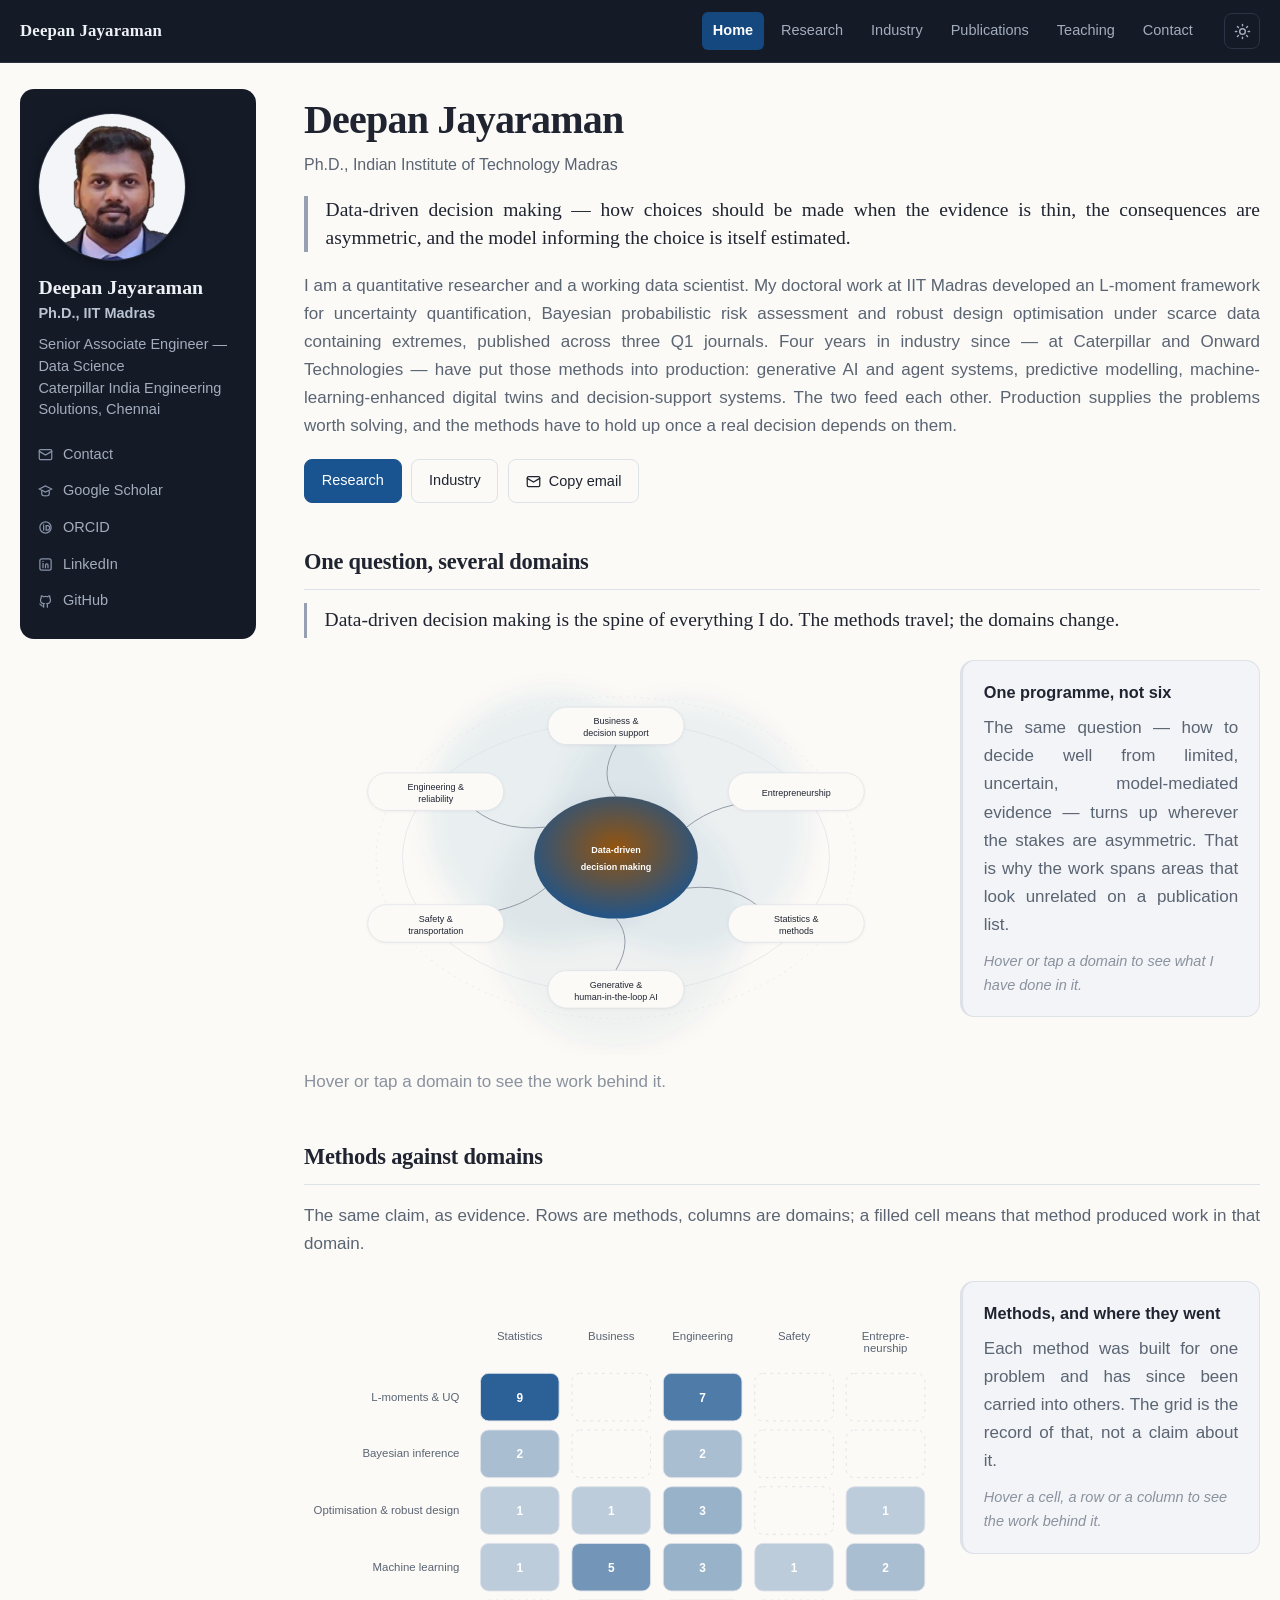
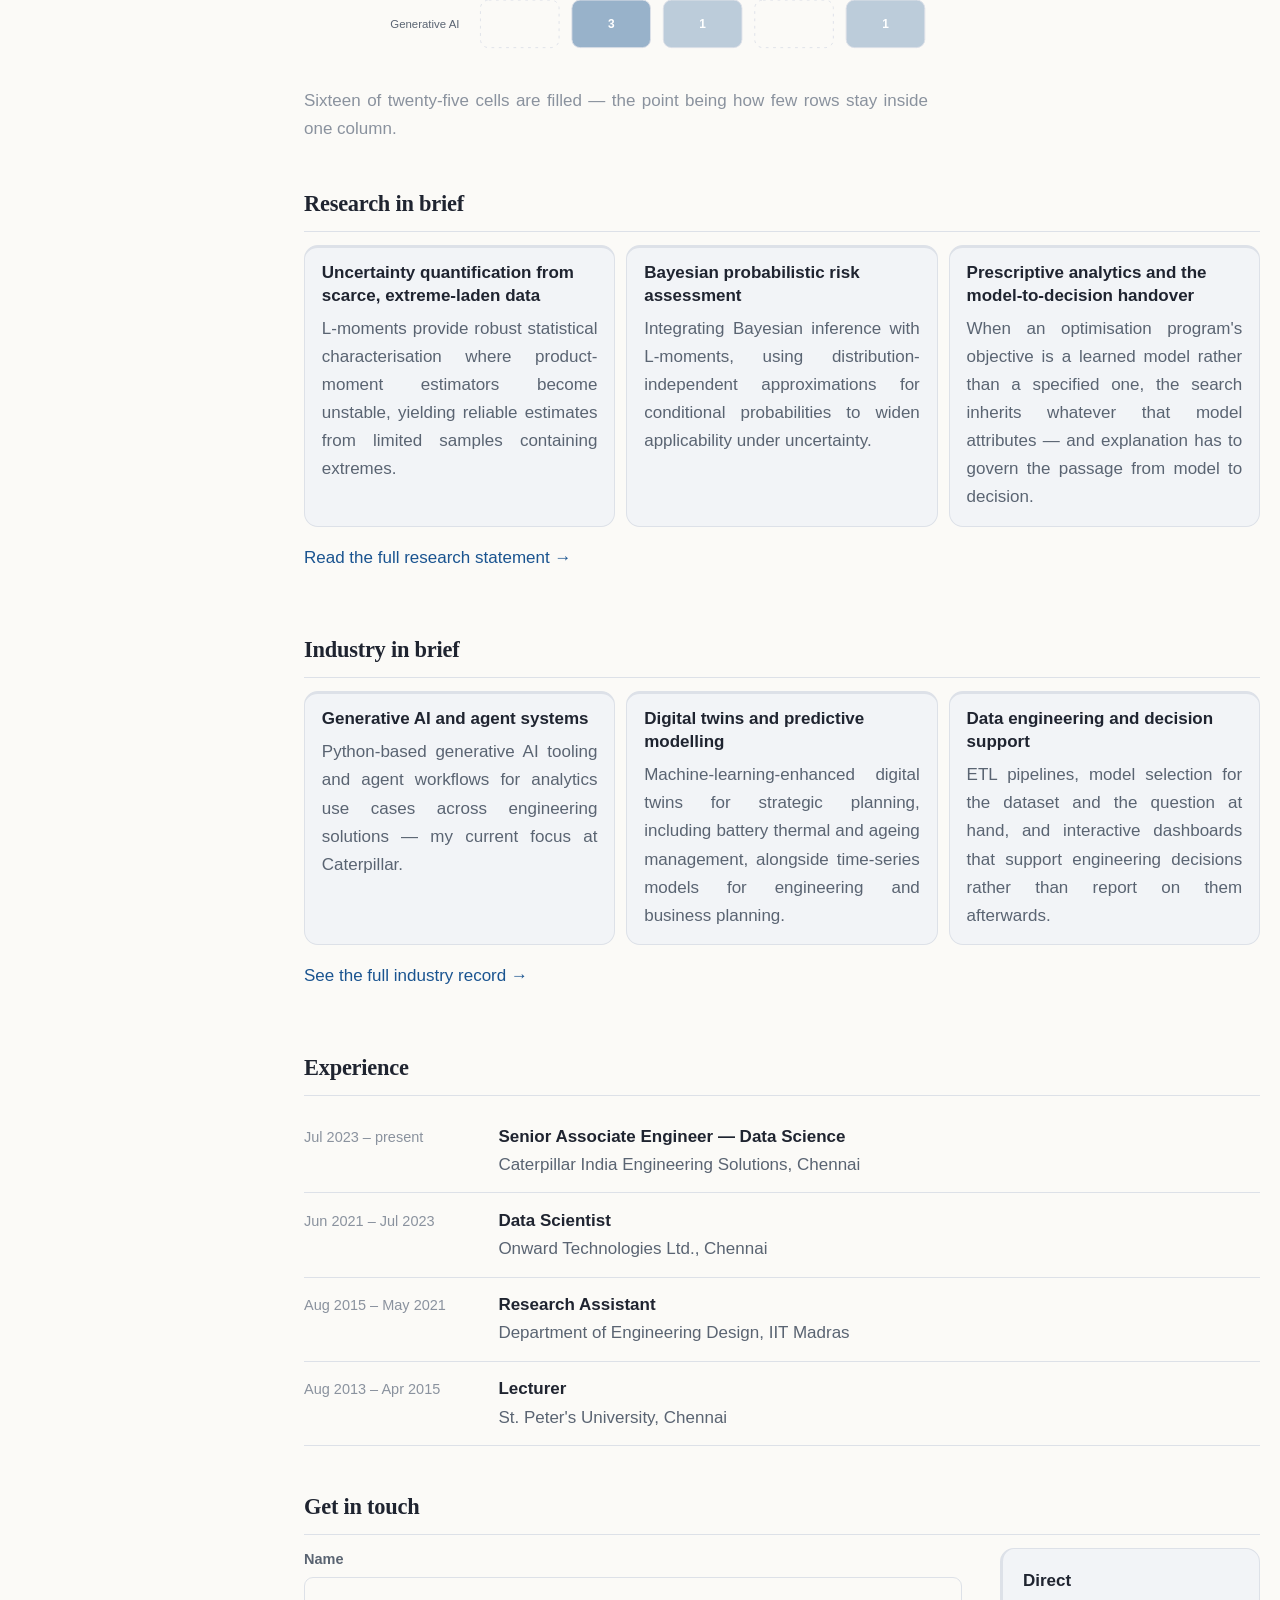
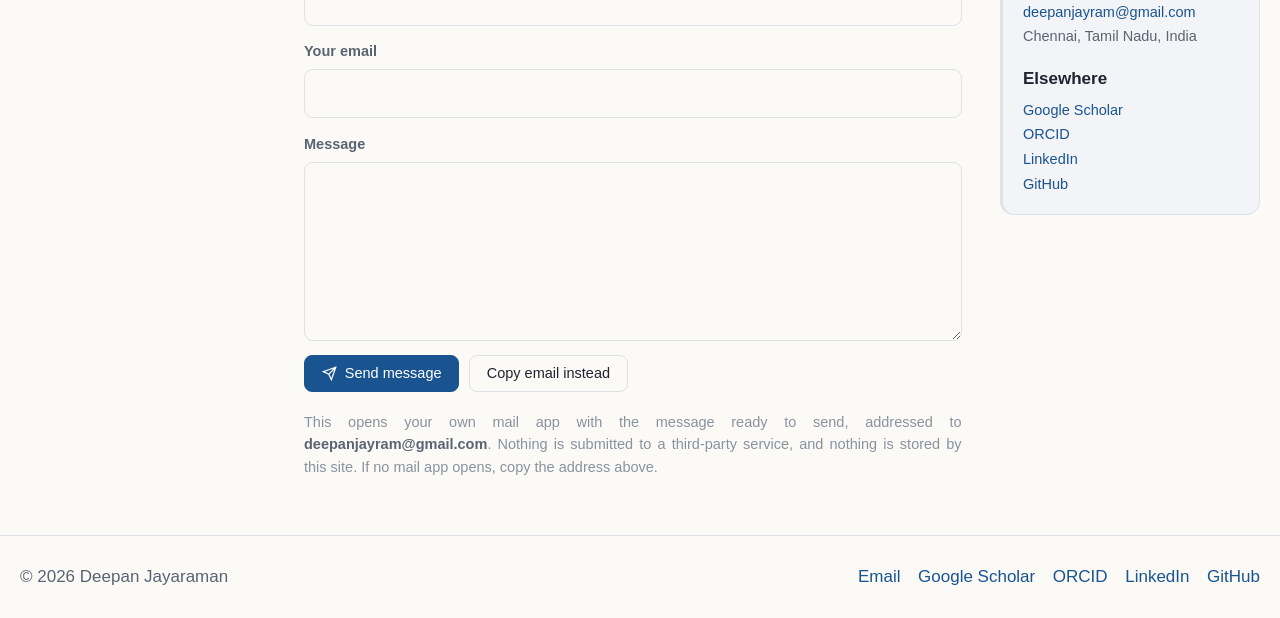
==== index.html @ f533f4d4 "Personal academic site Five pages — home, research, industry, publications, teaching — plus a contac" ====
<!DOCTYPE html>
<html lang="en">
<head>
<meta charset="utf-8">
<meta name="viewport" content="width=device-width, initial-scale=1">
<title>Deepan Jayaraman — Research &amp; Applied Data Science</title>
<meta name="description" content="Deepan Jayaraman, Ph.D. (IIT Madras). Research on decision making under uncertainty, and applied data science in industry — generative AI, predictive modelling, digital twins and decision-support systems.">
<meta name="author" content="Deepan Jayaraman">
<link rel="canonical" href="https://deepanjayaraman.github.io/">
<meta property="og:title" content="Deepan Jayaraman">
<meta property="og:description" content="Research on decision making under uncertainty, and applied data science in industry.">
<meta property="og:type" content="profile">
<link rel="icon" href="data:image/svg+xml,<svg xmlns='http://www.w3.org/2000/svg' viewBox='0 0 100 100'><text y='.9em' font-size='90' font-family='Georgia,serif' fill='%231f3864'>D</text></svg>">
<link rel="stylesheet" href="assets/style.css?v=31">
</head>
<body>
<a class="skip" href="#main">Skip to content</a>

<header class="site-header">
  <div class="wrap nav">
    <a class="brand" href="index.html">Deepan&nbsp;Jayaraman</a>
    <nav class="nav-links" id="nav-links">
      <a href="index.html" aria-current="page">Home</a>
      <a href="research.html">Research</a>
      <a href="industry.html">Industry</a>
      <a href="publications.html">Publications</a>
      <a href="teaching.html">Teaching</a>
      <a href="#contact">Contact</a>
    </nav>
    <button class="icon-btn" id="theme-toggle" aria-label="Toggle colour theme" title="Toggle theme">
      <svg id="theme-light" viewBox="0 0 24 24" fill="none" stroke="currentColor" stroke-width="2" stroke-linecap="round"><circle cx="12" cy="12" r="4"/><path d="M12 2v2M12 20v2M4.9 4.9l1.4 1.4M17.7 17.7l1.4 1.4M2 12h2M20 12h2M4.9 19.1l1.4-1.4M17.7 6.3l1.4-1.4"/></svg>
      <svg id="theme-dark" viewBox="0 0 24 24" fill="none" stroke="currentColor" stroke-width="2" stroke-linecap="round"><path d="M21 12.8A9 9 0 1 1 11.2 3a7 7 0 0 0 9.8 9.8z"/></svg>
    </button>
    <button class="icon-btn nav-toggle" id="nav-toggle" aria-label="Menu" aria-expanded="false" aria-controls="nav-links">
      <svg viewBox="0 0 24 24" fill="none" stroke="currentColor" stroke-width="2" stroke-linecap="round"><path d="M3 6h18M3 12h18M3 18h18"/></svg>
    </button>
  </div>
</header>

<main id="main">

  <div class="wrap page">
  <aside class="side-profile">
    <img class="side-photo" src="assets/deepan.jpg?v=31" alt="Deepan Jayaraman" width="500" height="500">
    <p class="side-name">Deepan Jayaraman</p>
    <p class="side-role">Ph.D., IIT Madras</p>
    <p class="side-org">Senior Associate Engineer&nbsp;— Data Science<br>Caterpillar India Engineering Solutions, Chennai</p>
    <ul class="side-links">
      <li><a href="#contact"><svg viewBox="0 0 24 24" fill="none" stroke="currentColor" stroke-width="2" stroke-linecap="round"><rect x="2" y="4" width="20" height="16" rx="2"/><path d="m2 7 10 6 10-6"/></svg>Contact</a></li>
      <li><a href="https://scholar.google.com/citations?user=270_P4EAAAAJ&amp;hl=en" rel="noopener"><svg viewBox="0 0 24 24" fill="none" stroke="currentColor" stroke-width="2" stroke-linecap="round"><path d="M12 3 2 8l10 5 10-5-10-5z"/><path d="M6 10.5V16c0 1.7 2.7 3 6 3s6-1.3 6-3v-5.5"/></svg>Google Scholar</a></li>
      <li><a href="https://orcid.org/0000-0002-4991-4001" rel="noopener"><svg viewBox="0 0 24 24" fill="none" stroke="currentColor" stroke-width="2" stroke-linecap="round"><circle cx="12" cy="12" r="9"/><path d="M9 9v7M9 6.6v.01M13 16V9h2.2a3.5 3.5 0 0 1 0 7z"/></svg>ORCID</a></li>
      <li><a href="https://www.linkedin.com/in/deepanjayaramanan/" rel="noopener"><svg viewBox="0 0 24 24" fill="none" stroke="currentColor" stroke-width="2" stroke-linecap="round"><rect x="3" y="3" width="18" height="18" rx="3"/><path d="M8 10v7M8 7v.01M12 17v-4a2 2 0 0 1 4 0v4"/></svg>LinkedIn</a></li>
      <li><a href="https://github.com/DeepanJayaraman" rel="noopener"><svg viewBox="0 0 24 24" fill="none" stroke="currentColor" stroke-width="2" stroke-linecap="round"><path d="M9 19c-4 1.4-4-2.4-6-3m12 5v-3.5c0-1 .1-1.4-.5-2 2.8-.3 5.5-1.4 5.5-6a4.6 4.6 0 0 0-1.3-3.2 4.3 4.3 0 0 0-.1-3.2s-1.1-.3-3.5 1.3a12 12 0 0 0-6.2 0C6.5 2.8 5.4 3.1 5.4 3.1a4.3 4.3 0 0 0-.1 3.2A4.6 4.6 0 0 0 4 9.5c0 4.6 2.7 5.7 5.5 6-.6.6-.6 1.2-.5 2V21"/></svg>GitHub</a></li>
    </ul>
  </aside>
   <div class="page-body">

   <div class="hero">
    <div class="hero-grid">
      <div>
        <h1>Deepan Jayaraman</h1>
        <p class="credential">Ph.D., Indian Institute of Technology Madras</p>

        <p class="positioning">Data-driven decision making — how choices should be made when the
          evidence is thin, the consequences are asymmetric, and the model informing the choice is
          itself estimated.</p>

        <p class="bio">I am a quantitative researcher and a working data scientist. My doctoral
          work at IIT Madras developed an L-moment framework for uncertainty quantification, Bayesian
          probabilistic risk assessment and robust design optimisation under scarce data containing
          extremes, published across three Q1 journals. Four years in industry since — at Caterpillar
          and Onward Technologies — have put those methods into production: generative AI and agent
          systems, predictive modelling, machine-learning-enhanced digital twins and decision-support
          systems. The two feed each other. Production supplies the problems worth solving, and the
          methods have to hold up once a real decision depends on them.</p>

        <div class="actions">
          <a class="btn btn-primary" href="research.html">Research</a>
          <a class="btn" href="industry.html">Industry</a>
          <button class="btn" data-copy="deepanjayram@gmail.com">
            <svg viewBox="0 0 24 24" fill="none" stroke="currentColor" stroke-width="2" stroke-linecap="round"><rect x="2" y="4" width="20" height="16" rx="2"/><path d="m2 7 10 6 10-6"/></svg>
            Copy email
          </button>
        </div>
      </div>

    </div>
  </div>


    <section class="reveal">
      <div class="section-head"><h2>One question, several domains</h2></div>
      <p class="theme-spine">Data-driven decision making is the spine of everything I do. The
        methods travel; the domains change.</p>
      <div class="hub-wrap">
      <figure class="diagram">
        <div class="scroller">
        <svg id="domain-hub" viewBox="0 0 900 570" role="img" aria-labelledby="hubTitle hubDesc">
          <title id="hubTitle">Data-driven decision making across six domains</title>
          <desc id="hubDesc">An interactive figure. A central field, data-driven decision making,
            sits inside three overlapping translucent regions, with six domains arranged around it.
            Hover or focus a domain to see the work in that area.</desc>

          <defs>
            <radialGradient id="hubGrad" cx="50%" cy="42%" r="62%">
              <stop offset="0%" stop-color="var(--accent-2)"/>
              <stop offset="100%" stop-color="var(--accent)"/>
            </radialGradient>
            <filter id="soft" x="-20%" y="-20%" width="140%" height="140%">
              <feGaussianBlur stdDeviation="16"/>
            </filter>
          </defs>

          <!-- overlapping translucent fields -->
          <g class="dg-field" filter="url(#soft)">
            <circle cx="360" cy="228" r="182"/>
            <circle cx="546" cy="240" r="182"/>
            <circle cx="452" cy="372" r="182"/>
          </g>
          <g class="dg-ring">
            <ellipse cx="450" cy="285" rx="346" ry="232"/>
            <ellipse cx="450" cy="285" rx="308" ry="196"/>
          </g>

          <g class="dg-line" stroke-width="1.3">
            <path class="spoke spoke-business" d="M450 197 Q424 167 450 123"/>
            <path class="spoke spoke-entrepreneurship" d="M552 241 Q598 204 667 204"/>
            <path class="spoke spoke-statistics" d="M552 329 Q624 321 667 366"/>
            <path class="spoke spoke-genai" d="M450 373 Q476 403 450 447"/>
            <path class="spoke spoke-safety" d="M348 329 Q302 366 233 366"/>
            <path class="spoke spoke-engineering" d="M348 241 Q276 249 233 204"/>
          </g>

          <ellipse class="dg-hub" cx="450" cy="285" rx="118" ry="88"/>
          <text class="dg-hub-text" x="450" y="279" text-anchor="middle">Data-driven</text>
          <text class="dg-hub-text" x="450" y="303" text-anchor="middle">decision making</text>

            <g class="dg-node" data-domain="business" tabindex="0" role="button"
               aria-controls="domain-detail" aria-label="Business and decision support">
              <rect class="dg-box" x="352" y="68" width="196" height="54" rx="27"/>
              <text class="dg-label" x="450" y="93" text-anchor="middle">Business &amp;</text><text class="dg-label" x="450" y="110" text-anchor="middle">decision support</text>
            </g>
            <g class="dg-node" data-domain="entrepreneurship" tabindex="0" role="button"
               aria-controls="domain-detail" aria-label="Entrepreneurship">
              <rect class="dg-box" x="612" y="163" width="196" height="54" rx="27"/>
              <text class="dg-label" x="710" y="196" text-anchor="middle">Entrepreneurship</text>
            </g>
            <g class="dg-node" data-domain="statistics" tabindex="0" role="button"
               aria-controls="domain-detail" aria-label="Statistics and methods">
              <rect class="dg-box" x="612" y="353" width="196" height="54" rx="27"/>
              <text class="dg-label" x="710" y="378" text-anchor="middle">Statistics &amp;</text><text class="dg-label" x="710" y="395" text-anchor="middle">methods</text>
            </g>
            <g class="dg-node" data-domain="genai" tabindex="0" role="button"
               aria-controls="domain-detail" aria-label="Generative and human-in-the-loop AI">
              <rect class="dg-box" x="352" y="448" width="196" height="54" rx="27"/>
              <text class="dg-label" x="450" y="473" text-anchor="middle">Generative &amp;</text><text class="dg-label" x="450" y="490" text-anchor="middle">human-in-the-loop AI</text>
            </g>
            <g class="dg-node" data-domain="safety" tabindex="0" role="button"
               aria-controls="domain-detail" aria-label="Safety and transportation">
              <rect class="dg-box" x="92" y="353" width="196" height="54" rx="27"/>
              <text class="dg-label" x="190" y="378" text-anchor="middle">Safety &amp;</text><text class="dg-label" x="190" y="395" text-anchor="middle">transportation</text>
            </g>
            <g class="dg-node" data-domain="engineering" tabindex="0" role="button"
               aria-controls="domain-detail" aria-label="Engineering and reliability">
              <rect class="dg-box" x="92" y="163" width="196" height="54" rx="27"/>
              <text class="dg-label" x="190" y="188" text-anchor="middle">Engineering &amp;</text><text class="dg-label" x="190" y="205" text-anchor="middle">reliability</text>
            </g>
        </svg>
        </div>
        <figcaption>Hover or tap a domain to see the work behind it.</figcaption>
      </figure>

      <aside class="hub-detail" id="domain-detail" aria-live="polite">
        <h3>One programme, not six</h3>
        <p>The same question — how to decide well from limited, uncertain, model-mediated evidence —
          turns up wherever the stakes are asymmetric. That is why the work spans areas that look
          unrelated on a publication list.</p>
        <p class="hint">Hover or tap a domain to see what I have done in it.</p>
      </aside>
      </div>
    </section>

    <section class="reveal">
      <div class="section-head"><h2>Methods against domains</h2></div>
      <p class="narrow" style="color:var(--muted)">The same claim, as evidence. Rows are methods,
        columns are domains; a filled cell means that method produced work in that domain.</p>

      <div class="hub-wrap">
      <figure class="diagram">
        <div class="scroller">
          <svg id="method-matrix" viewBox="0 0 700 430" role="img"
               aria-labelledby="mxTitle mxDesc"></svg>
        </div>
        <figcaption>Sixteen of twenty-five cells are filled — the point being how few rows stay
          inside one column.</figcaption>
      </figure>

      <aside class="hub-detail" id="matrix-detail" aria-live="polite">
        <h3>Methods, and where they went</h3>
        <p>Each method was built for one problem and has since been carried into others. The grid
          is the record of that, not a claim about it.</p>
        <p class="hint">Hover a cell, a row or a column to see the work behind it.</p>
      </aside>
      </div>
    </section>

    <section class="reveal">
      <div class="section-head"><h2>Research in brief</h2></div>
      <div class="card-grid">
        <div class="card">
        <h3>Uncertainty quantification from scarce, extreme-laden data</h3>
        <p>L-moments provide robust statistical characterisation where product-moment estimators
          become unstable, yielding reliable estimates from limited samples containing extremes.</p>
      </div>
        <div class="card">
        <h3>Bayesian probabilistic risk assessment</h3>
        <p>Integrating Bayesian inference with L-moments, using distribution-independent
          approximations for conditional probabilities to widen applicability under uncertainty.</p>
      </div>
        <div class="card">
        <h3>Prescriptive analytics and the model-to-decision handover</h3>
        <p>When an optimisation program's objective is a learned model rather than a specified one,
          the search inherits whatever that model attributes — and explanation has to govern the
          passage from model to decision.</p>
      </div>
      </div>

      <p><a href="research.html">Read the full research statement →</a></p>
    </section>

    <section class="reveal">
      <div class="section-head"><h2>Industry in brief</h2></div>
      <div class="card-grid">
        <div class="card">
        <h3>Generative AI and agent systems</h3>
        <p>Python-based generative AI tooling and agent workflows for analytics use cases across
          engineering solutions — my current focus at Caterpillar.</p>
      </div>
        <div class="card">
        <h3>Digital twins and predictive modelling</h3>
        <p>Machine-learning-enhanced digital twins for strategic planning, including battery thermal
          and ageing management, alongside time-series models for engineering and business planning.</p>
      </div>
        <div class="card">
        <h3>Data engineering and decision support</h3>
        <p>ETL pipelines, model selection for the dataset and the question at hand, and interactive
          dashboards that support engineering decisions rather than report on them afterwards.</p>
      </div>
      </div>

      <p><a href="industry.html">See the full industry record →</a></p>
    </section>

    <section class="reveal">
      <div class="section-head"><h2>Experience</h2></div>
      <ul class="timeline">
        <li>
          <span class="when">Jul 2023 – present</span>
          <span class="what"><strong>Senior Associate Engineer — Data Science</strong><br>
            <span class="where">Caterpillar India Engineering Solutions, Chennai</span></span>
        </li>
        <li>
          <span class="when">Jun 2021 – Jul 2023</span>
          <span class="what"><strong>Data Scientist</strong><br>
            <span class="where">Onward Technologies Ltd., Chennai</span></span>
        </li>
        <li>
          <span class="when">Aug 2015 – May 2021</span>
          <span class="what"><strong>Research Assistant</strong><br>
            <span class="where">Department of Engineering Design, IIT Madras</span></span>
        </li>
        <li>
          <span class="when">Aug 2013 – Apr 2015</span>
          <span class="what"><strong>Lecturer</strong><br>
            <span class="where">St. Peter's University, Chennai</span></span>
        </li>
      </ul>
    </section>

    <section class="reveal" id="contact">
      <div class="section-head"><h2>Get in touch</h2></div>
      <div class="contact-wrap">
        <form class="contact-form" id="contact-form" novalidate>
          <div class="field">
            <label for="cf-name">Name</label>
            <input type="text" id="cf-name" name="name" required autocomplete="name">
          </div>
          <div class="field">
            <label for="cf-email">Your email</label>
            <input type="email" id="cf-email" name="email" required autocomplete="email">
          </div>
          <div class="field">
            <label for="cf-msg">Message</label>
            <textarea id="cf-msg" name="message" rows="6" required></textarea>
          </div>
          <p class="cf-error" id="cf-error" hidden></p>
          <div class="actions">
            <button class="btn btn-primary" type="submit">
              <svg viewBox="0 0 24 24" fill="none" stroke="currentColor" stroke-width="2" stroke-linecap="round"><path d="M22 2 11 13M22 2l-7 20-4-9-9-4z"/></svg>
              Send message
            </button>
            <button class="btn" type="button" data-copy="deepanjayram@gmail.com">Copy email instead</button>
          </div>
          <p class="cf-note">This opens your own mail app with the message ready to send, addressed to
            <strong>deepanjayram@gmail.com</strong>. Nothing is submitted to a third-party service, and
            nothing is stored by this site. If no mail app opens, copy the address above.</p>
        </form>

        <aside class="contact-side">
          <h3>Direct</h3>
          <p><a href="mailto:deepanjayram@gmail.com">deepanjayram@gmail.com</a><br>
            Chennai, Tamil Nadu, India</p>
          <h3>Elsewhere</h3>
          <p><a href="https://scholar.google.com/citations?user=270_P4EAAAAJ&amp;hl=en" rel="noopener">Google&nbsp;Scholar</a><br>
            <a href="https://orcid.org/0000-0002-4991-4001" rel="noopener">ORCID</a><br>
            <a href="https://www.linkedin.com/in/deepanjayaramanan/" rel="noopener">LinkedIn</a><br>
            <a href="https://github.com/DeepanJayaraman" rel="noopener">GitHub</a></p>
        </aside>
      </div>
    </section>

   </div>
  </div>
</main>

<footer class="site-footer">
  <div class="wrap footer-grid">
    <div>© <span id="year">2026</span> Deepan Jayaraman</div>
    <nav class="footer-links">
      <a href="mailto:deepanjayram@gmail.com">Email</a>
      <a href="https://scholar.google.com/citations?user=270_P4EAAAAJ&amp;hl=en" rel="noopener">Google&nbsp;Scholar</a>
      <a href="https://orcid.org/0000-0002-4991-4001" rel="noopener">ORCID</a>
      <a href="https://www.linkedin.com/in/deepanjayaramanan/" rel="noopener">LinkedIn</a>
      <a href="https://github.com/DeepanJayaraman" rel="noopener">GitHub</a>
    </nav>
  </div>
</footer>

<script src="assets/main.js?v=31"></script>
<script src="assets/figures.js?v=31"></script>
</body>
</html>
---- assets/style.css ----
/* ==========================================================================
   Deepan Jayaraman — personal academic site
   Hand-written CSS. No framework, no build step.
   ========================================================================== */

:root {
  /* Slate on warm cream. The accent marks what is interactive, the active state,
     and the data inside figures. Everything structural is --line or --ink. */
  --ink:      #1f2430;
  --muted:    #5a6472;
  --faint:    #8a929e;
  --accent:   #1a5490;
  --accent-2: #94540e;   /* second data series in figures, not a UI colour */
  --accent-hot: #14487f;
  --accent-soft: #e8eef7;
  --bg:       #fbfaf7;
  --surface:  #f2f4f7;
  --line:     #dde1e8;
  --rule:     #dde1e8;
  --quote-bar:#96a0b0;
  --shadow:   0 1px 2px rgba(20,26,38,.05), 0 10px 28px rgba(20,26,38,.08);

  --serif: "Iowan Old Style", "Palatino Linotype", Palatino, Charter, Georgia, serif;
  --sans:  -apple-system, BlinkMacSystemFont, "Segoe UI", Inter, Roboto, "Helvetica Neue", Arial, sans-serif;
  --mono:  ui-monospace, SFMono-Regular, "SF Mono", Menlo, Consolas, monospace;

  --measure: 68ch;
  --wrap: 1120px;
}

[data-theme="dark"] {
  --ink:      #e8ecf3;
  --muted:    #a6b0c0;
  --faint:    #77808f;
  --accent:   #7fb0e8;
  --accent-2: #e0a458;
  --accent-hot: #93bff0;
  --accent-soft: #1c2a3d;
  --bg:       #12161f;
  --surface:  #1b212d;
  --line:     #2b3444;
  --rule:     #2b3444;
  --quote-bar:#55617a;
  --shadow:   0 1px 2px rgba(0,0,0,.4), 0 8px 24px rgba(0,0,0,.35);
}

*, *::before, *::after { box-sizing: border-box; }

html { -webkit-text-size-adjust: 100%; scroll-behavior: smooth; }
@media (prefers-reduced-motion: reduce) {
  html { scroll-behavior: auto; }
  * { animation-duration: .01ms !important; transition-duration: .01ms !important; }
}

body {
  margin: 0;
  background: var(--bg);
  color: var(--ink);
  font-family: var(--sans);
  font-size: 17px;
  line-height: 1.65;
  -webkit-font-smoothing: antialiased;
}

a { color: var(--accent); text-decoration: none; }
a:hover { text-decoration: underline; text-underline-offset: 3px; }

::selection { background: var(--accent-soft); }

.wrap { width: min(100% - 2.5rem, var(--wrap)); margin-inline: auto; }
.narrow { max-width: var(--measure); }

/* ---------- skip link ---------- */
.skip {
  position: absolute; left: -9999px; top: 0; z-index: 100;
  background: var(--accent); color: #fff; padding: .7rem 1.1rem; border-radius: 0 0 6px 0;
}
.skip:focus { left: 0; }

/* ---------- header / nav ---------- */
.site-header {
  position: sticky; top: 0; z-index: 50;
  background: color-mix(in srgb, var(--bg) 88%, transparent);
  backdrop-filter: saturate(180%) blur(12px);
  border-bottom: 1px solid var(--line);
}
.nav {
  display: flex; align-items: center; gap: 1.25rem;
  height: 62px;
}
.brand {
  font-family: var(--serif);
  font-size: 1.05rem; font-weight: 600; letter-spacing: .01em;
  color: var(--ink); margin-right: auto; white-space: nowrap;
}
.brand:hover { text-decoration: none; color: var(--accent); }

.nav-links { display: flex; gap: .35rem; align-items: center; }
.nav-links a {
  color: var(--muted); font-size: .93rem; padding: .45rem .7rem; border-radius: 6px;
  transition: background .15s, color .15s;
}
.nav-links a:hover { background: var(--surface); color: var(--ink); text-decoration: none; }
.nav-links a[aria-current="page"] { color: var(--ink); font-weight: 600; background: var(--accent-soft); }

.icon-btn {
  display: grid; place-items: center;
  width: 36px; height: 36px; padding: 0;
  background: transparent; border: 1px solid var(--line); border-radius: 8px;
  color: var(--muted); cursor: pointer;
  transition: border-color .15s, color .15s, background .15s;
}
.icon-btn:hover { color: var(--ink); border-color: var(--faint); background: var(--surface); }
.icon-btn svg { width: 17px; height: 17px; }
#theme-dark { display: none; }
[data-theme="dark"] #theme-light { display: none; }
[data-theme="dark"] #theme-dark { display: block; }

.nav-toggle { display: none; }

@media (max-width: 720px) {
  .nav-toggle { display: grid; }
  .nav-links {
    position: absolute; top: 62px; left: 0; right: 0;
    flex-direction: column; align-items: stretch; gap: 0;
    background: var(--bg); border-bottom: 1px solid var(--line);
    padding: .5rem 1.25rem 1rem;
    display: none;
  }
  .nav-links.open { display: flex; }
  .nav-links a { padding: .7rem .5rem; }
}

/* ---------- hero ---------- */
.hero { padding: clamp(1.8rem, 5vw, 3.2rem) 0 1.6rem; }
.hero-grid { display: grid; grid-template-columns: 1fr; gap: 1.6rem; }
@media (min-width: 880px) {
  .hero-grid { grid-template-columns: minmax(0,1fr) 168px; gap: 2.4rem; align-items: start; }
}

h1 {
  font-family: var(--serif);
  font-size: clamp(2.1rem, 5vw, 3rem);
  line-height: 1.1; letter-spacing: -.02em;
  margin: 0 0 .6rem;
  font-weight: 600;
}
.credential { color: var(--muted); font-size: 1rem; margin: 0 0 1.1rem; }

.positioning {
  font-family: var(--serif);
  font-size: clamp(1.15rem, 2.4vw, 1.42rem);
  line-height: 1.45;
  color: var(--ink);
  border-left: 3px solid var(--accent);
  padding-left: 1.1rem;
  margin: 0 0 1.2rem;
}

.bio { color: var(--muted); max-width: var(--measure); margin: 0 0 1.2rem; }
.bio strong { color: var(--ink); font-weight: 600; }

/* typographic monogram, stands in for a photo */
.monogram {
  aspect-ratio: 1; display: grid; place-items: center;
  background: var(--surface); border: 1px solid var(--line); border-radius: 14px;
  font-family: var(--serif); font-size: 4.2rem; font-weight: 600;
  color: var(--accent); letter-spacing: .04em;
  box-shadow: var(--shadow);
}
.monogram-cap { text-align: center; color: var(--faint); font-size: .78rem; margin-top: .55rem; line-height: 1.45; }

/* ---------- buttons ---------- */
.actions { display: flex; flex-wrap: wrap; gap: .6rem; }
.btn {
  display: inline-flex; align-items: center; gap: .5rem;
  padding: .58rem 1.05rem; border-radius: 8px;
  font-size: .92rem; font-weight: 500;
  border: 1px solid var(--line); background: var(--bg); color: var(--ink);
  cursor: pointer; transition: border-color .15s, background .15s, transform .1s;
}
.btn:hover { border-color: var(--faint); background: var(--surface); text-decoration: none; }
.btn:active { transform: translateY(1px); }
.btn-primary { background: var(--accent); border-color: var(--accent); color: #fff; }
.btn-primary:hover { background: color-mix(in srgb, var(--accent) 86%, #000); border-color: transparent; color: #fff; }
[data-theme="dark"] .btn-primary { color: #0f1216; }
.btn svg { width: 15px; height: 15px; }

/* ---------- sections ---------- */
section { padding: 1.7rem 0; }
.section-head {
  display: flex; align-items: baseline; gap: .9rem;
  margin: 0 0 1rem; padding-bottom: .5rem;
  border-bottom: 1px solid var(--line);
}
h2 {
  font-family: var(--serif); font-size: 1.45rem; font-weight: 600;
  letter-spacing: -.01em; margin: 0;
}
.section-head .count { color: var(--faint); font-size: .85rem; font-variant-numeric: tabular-nums; }

h3 { font-size: 1.02rem; font-weight: 600; margin: 1.3rem 0 .45rem; }

.lede { font-size: 1.06rem; color: var(--muted); max-width: var(--measure); }

/* ---------- cards / lists ---------- */
.card {
  background: var(--surface); border: 1px solid var(--line);
  border-radius: 12px; padding: 1rem 1.15rem; margin-bottom: .7rem;
}
.card h3 { margin-top: 0; }
.card p { margin: .4rem 0 0; color: var(--muted); }

.thread { border-left: 2px solid var(--line); padding-left: 1.2rem; margin-bottom: 1.6rem; transition: border-color .2s; }
.thread:hover { border-left-color: var(--accent); }
.thread h3 { margin: 0 0 .35rem; }
.thread p { margin: 0; color: var(--muted); max-width: var(--measure); }

.timeline { list-style: none; padding: 0; margin: 0; }
.timeline li {
  display: grid; gap: .15rem .9rem; padding: .85rem 0;
  border-bottom: 1px solid var(--line);
}
@media (min-width: 700px) {
  .timeline li { grid-template-columns: 180px 1fr; align-items: baseline; }
}
.timeline .when { color: var(--faint); font-size: .88rem; font-variant-numeric: tabular-nums; }
.timeline .what strong { font-weight: 600; }
.timeline .where { color: var(--muted); }

/* ---------- publications ---------- */
.filters { display: flex; flex-wrap: wrap; gap: .5rem; align-items: center; margin-bottom: 1.5rem; }
.chip {
  padding: .4rem .85rem; border-radius: 999px; font-size: .87rem;
  border: 1px solid var(--line); background: var(--bg); color: var(--muted);
  cursor: pointer; transition: all .15s;
}
.chip:hover { border-color: var(--faint); color: var(--ink); }
.chip[aria-pressed="true"] { background: var(--accent); border-color: var(--accent); color: #fff; }
[data-theme="dark"] .chip[aria-pressed="true"] { color: #0f1216; }

.search {
  margin-left: auto; position: relative; min-width: 200px;
}
.search input {
  width: 100%; padding: .45rem .8rem .45rem 2.1rem;
  border: 1px solid var(--line); border-radius: 8px;
  background: var(--bg); color: var(--ink); font: inherit; font-size: .9rem;
}
.search input:focus { outline: 2px solid var(--accent-soft); border-color: var(--accent); }
.search svg { position: absolute; left: .7rem; top: 50%; transform: translateY(-50%); width: 15px; height: 15px; color: var(--faint); }
@media (max-width: 620px) { .search { margin-left: 0; width: 100%; } }

.pubs { list-style: none; padding: 0; margin: 0; }
.pub {
  display: grid; grid-template-columns: 2.1rem 1fr; gap: .1rem .5rem;
  padding: .95rem 0; border-bottom: 1px solid var(--line);
}
.pub .idx {
  color: var(--faint); font-size: .9rem; font-variant-numeric: tabular-nums;
  padding-top: .1rem; text-align: right;
}
.pub .body { min-width: 0; }
.pub .title {
  display: block; color: var(--ink); font-weight: 500; line-height: 1.45; margin-bottom: .35rem;
}
.pub .tags { display: flex; flex-wrap: wrap; gap: .35rem; margin-bottom: .35rem; }
.pub .venue { display: block; font-style: italic; color: var(--muted); font-size: .93rem; }
.pub .authors { display: block; color: var(--faint); font-size: .9rem; margin-top: .1rem; }
.pub .links { margin-top: .35rem; display: flex; gap: .9rem; flex-wrap: wrap; }
.pub[hidden] { display: none; }

.year-head {
  display: flex; align-items: baseline; gap: .8rem;
  margin: 2rem 0 .4rem; padding-bottom: .45rem; border-bottom: 2px solid var(--accent);
}
.year-head h2 {
  font-family: var(--sans); font-size: 1.02rem; font-weight: 700;
  letter-spacing: .06em; color: var(--accent); text-transform: uppercase;
}
.year-head .n { color: var(--faint); font-size: .84rem; }

.empty { color: var(--faint); padding: 2rem 0; font-style: italic; }

/* ---------- teaching ---------- */
.course { border: 1px solid var(--line); border-radius: 12px; margin-bottom: .7rem; overflow: hidden; background: var(--surface); }
.course summary {
  padding: 1rem 1.3rem; cursor: pointer; font-weight: 600; list-style: none;
  display: flex; align-items: center; gap: .8rem;
}
.course summary::-webkit-details-marker { display: none; }
.course summary::after {
  content: ""; margin-left: auto; width: 8px; height: 8px; flex: none;
  border-right: 2px solid var(--faint); border-bottom: 2px solid var(--faint);
  transform: rotate(45deg); transition: transform .2s;
}
.course[open] summary::after { transform: rotate(-135deg); }
.course summary:hover { background: var(--accent-soft); }
.course .detail { padding: 0 1.3rem 1.2rem; color: var(--muted); max-width: var(--measure); }
.course .detail p { margin: 0 0 .6rem; }
.proposed { font-size: .74rem; text-transform: uppercase; letter-spacing: .04em;
  background: var(--accent-soft); color: var(--accent); padding: .16rem .5rem; border-radius: 4px; font-weight: 600; }

.pill-list { display: flex; flex-wrap: wrap; gap: .45rem; padding: 0; margin: .8rem 0 0; list-style: none; }
.pill-list li {
  font-size: .87rem; padding: .32rem .75rem; border-radius: 999px;
  background: var(--surface); border: 1px solid var(--line); color: var(--muted);
}

/* ---------- cv page ---------- */
.pdf-frame {
  width: 100%; height: min(78vh, 900px);
  border: 1px solid var(--line); border-radius: 12px; background: var(--surface);
}
.note {
  background: var(--surface); border: 1px solid var(--line); border-left: 3px solid var(--accent);
  border-radius: 8px; padding: 1rem 1.2rem; color: var(--muted); font-size: .95rem;
  max-width: var(--measure);
}

/* ---------- footer ---------- */
.site-footer {
  margin-top: 2.2rem; padding: 1.7rem 0; border-top: 1px solid var(--line);
  color: var(--muted); font-size: .92rem;
}
.footer-grid { display: flex; flex-wrap: wrap; gap: 1.5rem; align-items: center; justify-content: space-between; }
.footer-links { display: flex; flex-wrap: wrap; gap: 1.1rem; }

/* ---------- reveal on scroll ---------- */
.reveal { opacity: 0; transform: translateY(14px); transition: opacity .5s ease, transform .5s ease; }
.reveal.in { opacity: 1; transform: none; }
@media (prefers-reduced-motion: reduce) { .reveal { opacity: 1; transform: none; } }

/* ---------- toast ---------- */
#toast {
  position: fixed; left: 50%; bottom: 2rem; transform: translate(-50%, 1.5rem);
  background: var(--ink); color: var(--bg); padding: .6rem 1.1rem; border-radius: 8px;
  font-size: .9rem; opacity: 0; pointer-events: none; transition: opacity .25s, transform .25s;
  z-index: 99;
}
#toast.show { opacity: 1; transform: translate(-50%, 0); }

/* ---------- multi-dimensional publication filters ---------- */
.filter-bar { margin-bottom: 1.6rem; }
.filter-group {
  display: flex; flex-wrap: wrap; gap: .5rem; align-items: center;
  padding: .55rem 0; border-bottom: 1px dashed var(--line);
}
.filter-group:last-of-type { border-bottom: 0; }
.filter-group > .flabel {
  flex: 0 0 5.6rem; color: var(--faint);
  font-size: .74rem; letter-spacing: .06em; text-transform: uppercase; font-weight: 600;
}
@media (max-width: 620px) {
  .filter-group > .flabel { flex-basis: 100%; margin-bottom: .1rem; }
}

/* domain + rating tags on each entry */
.tag.dom {
  background: var(--surface); border: 1px solid var(--line);
  color: var(--muted); font-weight: 500; text-transform: none;
  letter-spacing: 0; font-size: .76rem; padding: .2rem .6rem;
}
.tag.rate {
  background: var(--accent-soft); color: var(--accent); border: 1px solid var(--accent);
  font-size: .72rem; letter-spacing: .03em; padding: .18rem .5rem;
}
.tag.rate.q1 { background: transparent; border-color: var(--line); color: var(--muted); }

/* central-theme diagram */
.theme-map {
  display: grid; gap: .7rem; margin: 1.4rem 0 0;
  grid-template-columns: repeat(auto-fit, minmax(210px, 1fr));
}
.theme-node {
  border: 1px solid var(--line); border-radius: 10px; padding: .95rem 1.1rem;
  background: var(--surface);
}
.theme-node h4 {
  margin: 0 0 .3rem; font-size: .95rem; font-weight: 600; color: var(--accent);
}
.theme-node p { margin: 0; font-size: .92rem; color: var(--muted); }
.theme-spine {
  border-left: 3px solid var(--accent); padding: .2rem 0 .2rem 1.1rem;
  font-family: var(--serif); font-size: clamp(1.05rem, 2.2vw, 1.25rem); line-height: 1.45;
  margin: 0 0 .4rem;
}

/* ---------- portrait ---------- */
.portrait {
  width: 100%; height: auto; aspect-ratio: 1; object-fit: cover;
  border-radius: 14px; border: 1px solid var(--line);
  background: var(--surface); box-shadow: var(--shadow);
  display: block;
}

@media (max-width: 879px) {
  .portrait { max-width: 140px; margin-inline: auto; }
  .monogram-cap { max-width: 300px; margin-inline: auto; }
}

/* ---------- diagrams ---------- */
figure.diagram { margin: 1.6rem 0 0; }
figure.diagram .scroller { overflow-x: auto; -webkit-overflow-scrolling: touch; }
figure.diagram svg { display: block; min-width: 620px; width: 100%; height: auto; }
figure.diagram figcaption {
  margin-top: .8rem; color: var(--faint); font-size: .88rem;
  max-width: var(--measure);
}
.dg-box { fill: var(--surface); stroke: var(--line); }
.dg-box-accent { fill: var(--accent-soft); stroke: var(--accent); }
.dg-label { fill: var(--ink); font-family: var(--sans); font-size: 13px; }
.dg-label-sm { fill: var(--muted); font-family: var(--sans); font-size: 11.5px; }
.dg-label-key { fill: var(--accent); font-family: var(--sans); font-size: 13px; font-weight: 600; }
.dg-line { stroke: var(--faint); fill: none; }
.dg-line-accent { stroke: var(--accent); fill: none; }
.dg-hub { fill: url(#hubGrad); }
.dg-hub-text { fill: #fff; font-family: var(--sans); font-size: 13px; font-weight: 600; }
[data-theme="dark"] .dg-hub-text { fill: #0f1216; }

/* ---------- interactive domain hub ---------- */
.hub-wrap { display: grid; gap: 1.4rem; margin-top: 1.4rem; }
@media (min-width: 900px) {
  .hub-wrap { grid-template-columns: minmax(0, 1.25fr) minmax(280px, .85fr); gap: 2rem; align-items: start; }
}
.hub-wrap figure.diagram { margin: 0; }

.dg-node { cursor: pointer; }
.dg-node rect { transition: fill .15s, stroke .15s; }
.dg-node:hover rect, .dg-node:focus-visible rect, .dg-node[data-on="1"] rect {
  fill: var(--accent-soft); stroke: var(--accent);
}
.dg-node:focus { outline: none; }
.dg-node:focus-visible rect { stroke-width: 2; }
.dg-node text { pointer-events: none; }
#domain-hub .spoke { transition: stroke .15s, stroke-width .15s, opacity .15s; }
#domain-hub[data-active] .spoke { opacity: .3; }
#domain-hub[data-active] .spoke.on { opacity: 1; stroke: var(--accent); stroke-width: 2.2; }

.hub-detail {
  border: 1px solid var(--line); border-left: 3px solid var(--accent);
  border-radius: 10px; background: var(--surface);
  padding: 1.15rem 1.3rem; min-height: 190px;
}
.hub-detail h3 { margin: 0 0 .5rem; font-size: 1.02rem; color: var(--accent); }
.hub-detail p { margin: 0 0 .7rem; color: var(--muted); font-size: .95rem; }
.hub-detail ul { margin: 0 0 .8rem; padding-left: 1.1rem; color: var(--muted); font-size: .92rem; }
.hub-detail li { margin-bottom: .25rem; }
.hub-detail .hint { color: var(--faint); font-size: .86rem; font-style: italic; margin: 0; }
.hub-detail a.more { font-size: .92rem; font-weight: 500; }

/* ---------- interactive figures ---------- */
.fig-panel {
  border: 1px solid var(--line); border-radius: 12px; background: var(--surface);
  padding: 1rem 1.15rem; margin-top: 1rem;
}
.fig-controls {
  display: flex; flex-wrap: wrap; gap: .8rem 1.2rem; align-items: center;
  margin-top: 1rem; padding-top: .9rem; border-top: 1px solid var(--line);
}
.fig-controls label { font-size: .9rem; color: var(--muted); display: flex; align-items: center; gap: .6rem; }
.fig-controls input[type=range] { accent-color: var(--accent); width: 190px; }
.fig-controls .val {
  font-family: var(--mono); font-size: .86rem; color: var(--accent);
  font-weight: 600; min-width: 3.4rem;
}
.toggle-btn {
  padding: .38rem .8rem; border-radius: 999px; font-size: .86rem; cursor: pointer;
  border: 1px solid var(--line); background: var(--bg); color: var(--muted);
  transition: all .15s;
}
.toggle-btn[aria-pressed="true"] { background: var(--accent); border-color: var(--accent); color: #fff; }
[data-theme="dark"] .toggle-btn[aria-pressed="true"] { color: #0f1216; }

.readout { display: grid; gap: .55rem; margin-top: 1rem; }
.readout-row { display: grid; grid-template-columns: 13.5rem 1fr 4.6rem; gap: .7rem; align-items: center; }
@media (max-width: 620px) { .readout-row { grid-template-columns: 1fr 3.8rem; } .readout-row .track { grid-column: 1 / -1; } }
.readout-row .rl { font-size: .9rem; color: var(--ink); }
.readout-row .rl small { display: block; color: var(--faint); font-size: .8rem; }
.readout-row .track { height: 8px; background: var(--line); border-radius: 999px; overflow: hidden; }
.readout-row .fill { height: 100%; border-radius: 999px; transition: width .12s linear; }
.fill.warn { background: var(--accent-2); }
.fill.calm { background: var(--accent); }
.readout-row .num {
  font-family: var(--mono); font-size: .92rem; font-weight: 600; text-align: right;
  font-variant-numeric: tabular-nums;
}
.verdict {
  margin-top: 1rem; padding: .75rem .95rem; border-radius: 8px; font-size: .92rem;
  background: var(--accent-soft); color: var(--ink); border-left: 3px solid var(--accent);
}
.verdict.disagree { background: #eaf0f8; border-left-color: var(--accent-2); }
[data-theme="dark"] .verdict.disagree { background: #16202e; }

.mrd-locus { fill: none; stroke: var(--faint); stroke-width: 1.4; }
.mrd-locus.hot { stroke: var(--accent); stroke-width: 2.4; }
.mrd-pt { fill: var(--muted); }
.mrd-pt.hot { fill: var(--accent); }
.mrd-sample { fill: var(--accent-2); stroke: var(--bg); stroke-width: 2; cursor: grab; }
.mrd-sample:active { cursor: grabbing; }
.mrd-axis { stroke: var(--line); }
.mrd-tick { fill: var(--faint); font-family: var(--sans); font-size: 10.5px; }
.mrd-name { fill: var(--muted); font-family: var(--sans); font-size: 11px; }
.mrd-name.hot { fill: var(--accent); font-weight: 600; }

/* ---------- multi-column card bands ---------- */
.card-grid {
  display: grid; gap: .8rem;
  grid-template-columns: repeat(auto-fit, minmax(252px, 1fr));
  align-items: stretch;
}
.card-grid.two { grid-template-columns: repeat(auto-fit, minmax(330px, 1fr)); }
.card-grid > .card {
  margin: 0; display: flex; flex-direction: column;
  border-top: 3px solid var(--accent);
  transition: transform .16s ease, box-shadow .16s ease, border-color .16s;
}
.card-grid > .card:hover { transform: translateY(-2px); box-shadow: var(--shadow); }
.card-grid > .card h3 {
  margin: 0 0 .45rem; font-size: 1rem; line-height: 1.35; color: var(--ink);
}
.card-grid > .card p { margin: 0; font-size: .93rem; }
.card-grid > .card .kicker {
  font-size: .72rem; letter-spacing: .07em; text-transform: uppercase;
  color: var(--accent); font-weight: 700; margin-bottom: .45rem; display: block;
}


/* ---------- page polish ---------- */
.hero {
  background:
    radial-gradient(680px 340px at 12% -10%, var(--accent-soft), transparent 70%),
    radial-gradient(520px 300px at 92% 0%, rgba(43,110,168,.06), transparent 70%);
}
.card, .fig-panel, .hub-detail, .note { border-radius: 14px; }
.monogram, .portrait { border-radius: 16px; }
.positioning { border-left-width: 4px; }
.year-head h2 { color: var(--accent); }

/* ---------- method x domain matrix ---------- */
#method-matrix { min-width: 640px; }
.mx-head {
  font-family: var(--sans); font-size: 12.5px; fill: var(--muted);
  cursor: pointer; transition: fill .15s;
}
.mx-head.hot { fill: var(--accent); font-weight: 700; }
.mx-cell rect {
  fill: var(--accent); stroke: var(--line); stroke-width: 1;
  transition: opacity .18s, stroke .18s, transform .18s;
}
.mx-cell { cursor: pointer; }
.mx-cell.empty { cursor: default; }
.mx-cell.empty rect { stroke-dasharray: 3 5; }
.mx-cell .mx-n {
  font-family: var(--sans); font-size: 13px; font-weight: 700; fill: #fff;
  pointer-events: none;
}
[data-theme="dark"] .mx-cell .mx-n { fill: #12161f; }
.mx-cell.dim { opacity: .22; }
.mx-cell:not(.empty):hover rect, .mx-cell:not(.empty):focus-visible rect {
  stroke: var(--accent); stroke-width: 2;
}
.mx-cell:focus { outline: none; }

/* ---------- animated thread figures ---------- */
.anim-fig { margin: 1.3rem 0 0; }
.fig-lead {
  margin: 0 0 .5rem; font-weight: 600; color: var(--ink); font-size: 1rem;
}
.anim-fig::after {
  content: "hover to play"; display: block; margin-top: .3rem;
  font-size: .78rem; color: var(--faint); font-style: italic;
}
.anim-fig:hover::after, .anim-fig:focus-within::after, .anim-fig.playing::after { content: " a0"; }
.anim-fig.playing { outline: 2px solid var(--accent-soft); outline-offset: 6px; border-radius: 10px; }

/* --- A. peaks over threshold --- */
.pot-body { fill: var(--accent); opacity: .10; }
.pot-tail { fill: var(--accent); opacity: .42; }
.pot-thresh { stroke: var(--accent); stroke-width: 2; stroke-dasharray: 5 5; }
.pot-bad  { fill: var(--accent-2); font-family: var(--sans); font-size: 13px; font-weight: 700; }
.pot-good { fill: var(--accent); font-family: var(--sans); font-size: 13px; font-weight: 700; }
@keyframes potSweep { 0%,100% { transform: translateX(-46px); } 50% { transform: translateX(78px); } }
.anim-fig:hover #potClipRect, .anim-fig:focus-within #potClipRect, .anim-fig.playing #potClipRect,
.anim-fig:hover .pot-move,   .anim-fig:focus-within .pot-move,   .anim-fig.playing .pot-move {
  animation: potSweep 7s ease-in-out infinite;
}

/* --- B. detection pathways --- */
.det-track { stroke: var(--line); stroke-width: 3; }
.det-catch { fill: var(--bg); stroke-width: 3; }
.det-catch.auto  { stroke: var(--accent); }
.det-catch.human { stroke: var(--accent-2); }
.det-margin.wide   { fill: var(--accent); opacity: .16; }
.det-margin.narrow { fill: var(--accent-2); opacity: .28; }
.det-dot { fill: var(--accent-2); }
@keyframes lane1 {
  0% { transform: translateX(0); }  30% { transform: translateX(210px); }
  40% { transform: translateX(210px); } 100% { transform: translateX(662px); }
}
@keyframes lane2 {
  0% { transform: translateX(0); }  78% { transform: translateX(570px); }
  88% { transform: translateX(570px); } 100% { transform: translateX(662px); }
}
.anim-fig:hover .det-dot.lane1, .anim-fig:focus-within .det-dot.lane1, .anim-fig.playing .det-dot.lane1 {
  animation: lane1 6s cubic-bezier(.4,0,.6,1) infinite;
}
.anim-fig:hover .det-dot.lane2, .anim-fig:focus-within .det-dot.lane2, .anim-fig.playing .det-dot.lane2 {
  animation: lane2 6s cubic-bezier(.4,0,.6,1) infinite;
}

/* --- C. generative under scarcity --- */
.gen-real circle  { r: 6; fill: var(--accent); }
.gen-synth circle { r: 5; fill: var(--accent-2); opacity: .30; }
@keyframes genPop { 0%,8% { opacity: 0; } 30%,80% { opacity: .34; } 100% { opacity: 0; } }
.anim-fig:hover .gen-synth circle, .anim-fig:focus-within .gen-synth circle, .anim-fig.playing .gen-synth circle {
  animation: genPop 6.5s ease-in-out infinite;
}
.gen-synth circle:nth-child(1)  { animation-delay: .0s }
.gen-synth circle:nth-child(2)  { animation-delay: .12s }
.gen-synth circle:nth-child(3)  { animation-delay: .24s }
.gen-synth circle:nth-child(4)  { animation-delay: .36s }
.gen-synth circle:nth-child(5)  { animation-delay: .48s }
.gen-synth circle:nth-child(6)  { animation-delay: .60s }
.gen-synth circle:nth-child(7)  { animation-delay: .72s }
.gen-synth circle:nth-child(8)  { animation-delay: .84s }
.gen-synth circle:nth-child(9)  { animation-delay: .96s }
.gen-synth circle:nth-child(10) { animation-delay: 1.08s }
.gen-synth circle:nth-child(11) { animation-delay: 1.20s }
.gen-synth circle:nth-child(12) { animation-delay: 1.32s }

@media (prefers-reduced-motion: reduce) {
  .anim-fig *, .anim-fig :hover * { animation: none !important; }
  .anim-fig::after { content: "" !important; }
  .gen-synth circle { opacity: .30; }
}


/* a research topic card that drives a figure */
.card[data-fig] { cursor: pointer; }
.card[data-fig]::after {
  content: "▸ hover to see this move";
  display: block; margin-top: .5rem;
  font-size: .78rem; color: var(--faint); font-style: italic;
}
.card[data-fig].linked { border-color: var(--accent); box-shadow: var(--shadow); }
.card[data-fig].linked::after { content: "▾ playing below"; color: var(--accent); }
.card[data-fig]:focus { outline: 2px solid var(--accent); outline-offset: 3px; }
@media (prefers-reduced-motion: reduce) { .card[data-fig]::after { content: "" !important; } }

.pub .venue a.jlink { color: inherit; text-decoration: none; border-bottom: 1px dotted var(--faint); }
.pub .venue a.jlink:hover { color: var(--accent); border-bottom-color: var(--accent); }


/* ---------- hub: translucent fields ---------- */
.dg-field circle { fill: var(--accent); opacity: .07; }
.dg-field circle:nth-child(2) { fill: var(--accent-2); opacity: .06; }
.dg-field circle:nth-child(3) { fill: var(--accent-hot); opacity: .05; }
.dg-ring ellipse { fill: none; stroke: var(--line); stroke-width: 1; }
.dg-ring ellipse:first-child { stroke-dasharray: 3 7; opacity: .8; }
#domain-hub .dg-box { fill: var(--bg); stroke: var(--line); }
#domain-hub .dg-node rect { filter: drop-shadow(0 1px 2px rgba(20,26,38,.06)); }
#domain-hub .dg-node:hover rect,
#domain-hub .dg-node:focus-visible rect,
#domain-hub .dg-node[data-on="1"] rect {
  fill: var(--accent-soft); stroke: var(--accent); stroke-width: 1.6;
}
.dg-hub { fill: url(#hubGrad); }
.dg-hub-text { fill: #fff; }
[data-theme="dark"] .dg-hub-text { fill: #12161f; }


/* ==========================================================================
   LAYOUT v21 — persistent left profile column, and one fixed type scale.
   Everything below is deliberately last in the file: it is the single place
   that settles page width, column structure and font size, so earlier
   section-by-section sizes do not drift.
   ========================================================================== */

:root {
  --wrap: 1260px;
  --side: 236px;
  --measure: 100%;          /* content column already sets the measure */
  --fs:      17px;          /* the one body size */
  --fs-small: 14.5px;       /* the one meta/label size */
}

/* ---------- two-column page shell ---------- */
.page { display: block; }
@media (min-width: 1000px) {
  .page {
    display: grid;
    grid-template-columns: var(--side) minmax(0, 1fr);
    gap: 3rem;
    align-items: start;
  }
  .side-profile {
    position: sticky; top: 86px;
    padding-bottom: 2rem;
  }
}
.page-body { min-width: 0; }

/* ---------- the profile card ---------- */
.side-profile {
  padding: 1.8rem 0 .4rem;
  border-bottom: 1px solid var(--line);
  margin-bottom: 1.4rem;
}
@media (min-width: 1000px) {
  .side-profile { border-bottom: 0; margin-bottom: 0; padding-top: 2.4rem; }
}
.side-photo {
  width: 148px; height: 148px; display: block;
  object-fit: cover; border-radius: 50%;
  border: 1px solid var(--line); background: var(--surface);
  box-shadow: var(--shadow);
  margin: 0 0 .9rem;
}
.side-name {
  font-family: var(--serif); font-size: 1.24rem; font-weight: 600;
  margin: 0 0 .15rem; line-height: 1.25; color: var(--ink);
}
.side-role  { margin: 0 0 .5rem; color: var(--accent); font-size: var(--fs-small); font-weight: 600; }
.side-org   { margin: 0 0 1rem; color: var(--muted); font-size: var(--fs-small); line-height: 1.5; }

.side-links { list-style: none; padding: 0; margin: 0; display: grid; gap: .12rem; }
.side-links a {
  display: flex; align-items: center; gap: .6rem;
  padding: .34rem .5rem; margin-left: -.5rem; border-radius: 7px;
  color: var(--muted); font-size: var(--fs-small);
  transition: background .15s, color .15s;
}
.side-links a:hover { background: var(--surface); color: var(--accent); text-decoration: none; }
.side-links svg { width: 15px; height: 15px; flex: none; color: var(--faint); }
.side-links a:hover svg { color: var(--accent); }

@media (max-width: 999px) {
  .side-profile { display: grid; grid-template-columns: 96px 1fr; gap: 0 1.2rem; align-items: start; }
  .side-photo { width: 96px; height: 96px; grid-row: span 4; }
  .side-links { grid-column: 2; display: flex; flex-wrap: wrap; gap: .1rem .4rem; }
}

/* ---------- hero, now that the photo lives in the sidebar ---------- */
.hero { padding: 2.2rem 0 1.2rem; background: none; }
.hero-grid { display: block; }
@media (min-width: 880px) { .hero-grid { grid-template-columns: 1fr; } }
.page .hero h1 { font-size: 2.5rem; }

/* ---------- one fixed type scale ---------- */
body { font-size: var(--fs); }

.bio, .lede, .card p, .thread p, .note, .course .detail, .course .detail p,
.hub-detail p, .hub-detail ul, .card-grid > .card p, .timeline .where,
.pub .venue, .pub .authors, .site-footer, .positioning, .theme-spine,
.fig-panel p, .verdict, .fig-lead, .card-grid > .card h3, h3,
figure.diagram figcaption, .pill-list li, .stack li, p, li {
  font-size: var(--fs);
}
.pub .idx, .pub .links, .tag, .tag.dom, .tag.rate, .chip, .search input,
.filter-group > .flabel, .year-head .n, .section-head .count,
.monogram-cap, .side-role, .side-org, .side-links a, .nav-links a,
.hub-detail .hint, .anim-fig::after, .card[data-fig]::after,
.readout-row .rl small, .fig-controls label, .toggle-btn, .btn,
.timeline .when, .proposed, #pub-count, .theme-node p {
  font-size: var(--fs-small);
}

/* headings: fixed, not fluid */
h1 { font-size: 2.5rem; }
h2 { font-size: 1.4rem; }
h3 { font-size: var(--fs); font-weight: 600; }
.positioning, .theme-spine { font-size: 1.22rem; }
.year-head h2 { font-size: .95rem; }
@media (max-width: 620px) {
  h1 { font-size: 2rem; }
  .positioning, .theme-spine { font-size: 1.1rem; }
}

/* ---------- use the full column width ---------- */
.narrow, .bio, .lede, .note, .thread p, .card .detail,
.course .detail, figure.diagram figcaption, .card p { max-width: none; }
figure.diagram figcaption { max-width: 78ch; }

/* denser sections so the page carries more per screen */
section { padding: 1.35rem 0; }
.section-head { margin-bottom: .8rem; }
.card { padding: .9rem 1.05rem; }
.card-grid { gap: .7rem; }

/* article title links in the publication list */
.pub .title a.title-link { color: var(--ink); }
.pub .title a.title-link:hover { color: var(--accent); text-decoration: underline; text-underline-offset: 3px; }
.pub .title a.title-link::after {
  content: " ↗"; color: var(--faint); font-size: .8em; vertical-align: .08em;
}

.page-title { margin-top: 2.4rem; font-size: 2.5rem; }
@media (max-width: 620px) { .page-title { font-size: 2rem; } }

/* the interactive figures need a real minimum width; give the detail panel a fixed
   column so the diagram keeps the ~640px it needs and never gains a scrollbar */
@media (min-width: 1000px) {
  .hub-wrap { grid-template-columns: minmax(0, 1fr) 300px; gap: 2rem; }
}
@media (max-width: 999px) {
  .hub-wrap { grid-template-columns: 1fr; }
}

/* ==========================================================================
   v22 — animated figures and simulations stay closed until a thread is clicked
   ========================================================================== */

.card[data-fig] { cursor: pointer; }
.card[data-fig]::after {
  content: "▸ open the figure";
  display: block; margin-top: .5rem;
  font-size: var(--fs-small); color: var(--faint); font-style: italic;
}
.card[data-fig][aria-expanded="true"]::after { content: "▾ close the figure"; color: var(--accent); }
.card[data-fig].linked { border-color: var(--accent); box-shadow: var(--shadow); }
.card[data-fig]:focus-visible { outline: 2px solid var(--accent); outline-offset: 3px; }
.card[data-fig]:focus { outline: none; }

.openable[hidden] { display: none !important; }
.openable.just-opened { animation: figIn .45s ease both; }
@keyframes figIn { from { opacity: 0; transform: translateY(10px); } to { opacity: 1; transform: none; } }

.fig-placeholder {
  color: var(--faint); font-style: italic;
  border: 1px dashed var(--line); border-radius: 12px;
  padding: 1rem 1.15rem; margin: 1rem 0 0;
}
.fig-placeholder em { font-style: normal; color: var(--muted); }

/* an open figure is playing already; the hover hint no longer applies */
.anim-fig::after { content: ""; }

@media (prefers-reduced-motion: reduce) {
  .openable.just-opened { animation: none; }
  .card[data-fig]::after { content: "▸ open the figure" !important; }
  .card[data-fig][aria-expanded="true"]::after { content: "▾ close the figure" !important; }
}

/* ---------- contact ---------- */
.contact-wrap { display: grid; gap: 1.6rem; }
@media (min-width: 820px) {
  .contact-wrap { grid-template-columns: minmax(0, 1fr) 260px; gap: 2.4rem; align-items: start; }
}
.contact-form { display: grid; gap: .9rem; }
.contact-form .field { display: grid; gap: .3rem; }
.contact-form label {
  font-size: var(--fs-small); font-weight: 600; color: var(--muted);
}
.contact-form input, .contact-form textarea {
  width: 100%; padding: .6rem .8rem;
  border: 1px solid var(--line); border-radius: 9px;
  background: var(--bg); color: var(--ink);
  font: inherit; font-size: var(--fs);
}
.contact-form textarea { resize: vertical; min-height: 7.5rem; line-height: 1.55; }
.contact-form input:focus, .contact-form textarea:focus {
  outline: 2px solid var(--accent-soft); border-color: var(--accent);
}
.cf-error {
  margin: 0; padding: .6rem .85rem; border-radius: 8px;
  background: var(--accent-soft); color: var(--accent);
  border-left: 3px solid var(--accent); font-size: var(--fs-small);
}
.cf-note { margin: .3rem 0 0; color: var(--faint); font-size: var(--fs-small); line-height: 1.55; }
.cf-note strong { color: var(--muted); }
.contact-side {
  border: 1px solid var(--line); border-left: 3px solid var(--accent);
  border-radius: 14px; background: var(--surface); padding: 1.1rem 1.25rem;
}
.contact-side h3 { margin: 0 0 .3rem; color: var(--accent); }
.contact-side h3 + p { margin: 0 0 1rem; }
.contact-side p { color: var(--muted); font-size: var(--fs-small); line-height: 1.7; }
.contact-side p:last-child { margin-bottom: 0; }

/* ---------- dark masthead ----------
   The IIT Kharagpur faculty page Deepan pointed at uses a solid dark navy bar over a
   warm page. Same move, in the IIT Madras palette: the deep maroon end of it. The bar
   is dark in both light and dark themes, so its colours are stated outright. */
.site-header {
  --hdr:      #141a26;
  --hdr-ink:  #eef1f6;
  --hdr-mut:  #a3adbd;
  --hdr-line: #2b3444;
  background: var(--hdr);
  backdrop-filter: none;
  border-bottom: 1px solid var(--hdr-line);
}
.site-header .brand { color: var(--hdr-ink); }
.site-header .brand:hover { color: #fff; }
.site-header .nav-links a { color: var(--hdr-mut); }
.site-header .nav-links a:hover {
  color: var(--hdr-ink); background: rgba(255,255,255,.08);
}
.site-header .nav-links a[aria-current="page"] {
  color: #fff; background: var(--accent-hot); font-weight: 600;
}
.site-header .icon-btn { color: var(--hdr-mut); border-color: var(--hdr-line); }
.site-header .icon-btn:hover {
  color: var(--hdr-ink); border-color: var(--hdr-mut); background: rgba(255,255,255,.08);
}
.skip { background: var(--accent-hot); }
@media (max-width: 720px) {
  .site-header .nav-links {
    background: var(--hdr); border-bottom: 1px solid var(--hdr-line);
  }
}
/* the sticky sidebar clears the solid bar */
@media (min-width: 1000px) { .side-profile { top: 82px; } }

/* ---------- v24: the left profile takes the masthead's dark colour ----------
   Colour only. No change to the markup, the layout, the order of anything in it,
   or the sizes. Dark in both themes, so the values are stated outright. */
.side-profile {
  --sp:      #141a26;
  --sp-ink:  #eef1f6;
  --sp-mut:  #a3adbd;
  --sp-line: #2b3444;
  background: var(--sp);
  color: var(--sp-ink);
  border-radius: 14px;
  padding-left: 1.15rem; padding-right: 1.15rem;
  padding-bottom: 1.25rem;
  border-bottom: 0;
}
@media (min-width: 1000px) {
  .side-profile { padding-top: 1.5rem; margin-top: 1.6rem; }
}
@media (max-width: 999px) {
  .side-profile { padding-top: 1.25rem; }
}
.side-profile .side-photo {
  border-color: var(--sp-line);
  background: var(--sp-line);
  box-shadow: 0 2px 10px rgba(0,0,0,.35);
}
.side-profile .side-name { color: var(--sp-ink); }
.side-profile .side-role { color: #b9c3d2; }
.side-profile .side-org  { color: var(--sp-mut); }
.side-profile .side-links a { color: var(--sp-mut); }
.side-profile .side-links svg { color: #8592a8; }
.side-profile .side-links a:hover {
  color: var(--sp-ink); background: rgba(255,255,255,.09);
}
.side-profile .side-links a:hover svg { color: var(--sp-ink); }

/* the pinned profile scrolls on its own when it is taller than the viewport,
   so nothing in it can end up out of reach on a short window */
@media (min-width: 1000px) {
  .side-profile {
    max-height: calc(100vh - 82px - 1.6rem);
    overflow-y: auto;
    scrollbar-width: thin;
    scrollbar-color: #3d4a5f transparent;
  }
  .side-profile::-webkit-scrollbar { width: 8px; }
  .side-profile::-webkit-scrollbar-track { background: transparent; }
  .side-profile::-webkit-scrollbar-thumb {
    background: #3d4a5f; border-radius: 999px;
    border: 2px solid transparent; background-clip: content-box;
  }
  .side-profile::-webkit-scrollbar-thumb:hover { background: #55637c; background-clip: content-box; }
}

/* ---------- v27: justified prose ----------
   Body copy is justified with automatic hyphenation — without hyphens the narrow
   card columns open visible rivers. Short meta lines (venues, authors, dates, tags,
   labels, nav) stay ragged-right, where justification would look broken. */
.bio, .lede, .note,
.positioning, .theme-spine,
.card p, .card-grid > .card p,
.thread p,
.hub-detail p, .hub-detail li,
.course .detail p,
.fig-panel p, .verdict,
figure.diagram figcaption,
.fig-placeholder, .cf-note,
.contact-side p,
.page-body > section > p,
.page-body > section > .narrow {
  text-align: justify;
  text-justify: inter-word;
  hyphens: auto;
  -webkit-hyphens: auto;
  overflow-wrap: break-word;
}

/* things that must stay ragged-right */
.credential, .monogram-cap, .fig-lead,
.side-name, .side-role, .side-org, .side-links a,
.pub .title, .pub .venue, .pub .authors, .pub .links,
.timeline .when, .timeline .where, .timeline .what,
.hub-detail .hint, .section-head, .year-head,
.pill-list li, .tag, .chip, .btn, .nav-links a,
.readout-row .rl, .fig-controls label, .cf-error,
.contact-form label, .site-footer, .empty, #pub-count {
  text-align: left;
  hyphens: manual;
}

/* ---------- v28: clickable placeholders, multi-select filter chips ---------- */
.fig-placeholder[role="button"] { cursor: pointer; transition: border-color .15s, background .15s; }
.fig-placeholder[role="button"]:hover,
.fig-placeholder[data-scroll]:hover {
  border-color: var(--accent); background: var(--accent-soft);
}
.fig-placeholder[role="button"]:focus-visible { outline: 2px solid var(--accent); outline-offset: 3px; }
.fig-placeholder[role="button"]:focus { outline: none; }
.fig-placeholder b { color: var(--accent); font-weight: 600; font-style: normal; }
.fig-placeholder[data-scroll] { cursor: pointer; }

.ph-link {
  font: inherit; font-style: normal; color: var(--accent); font-weight: 600;
  background: none; border: 0; border-bottom: 1px dotted var(--accent);
  padding: 0; cursor: pointer;
}
.ph-link:hover { border-bottom-style: solid; }
.ph-link:focus-visible { outline: 2px solid var(--accent); outline-offset: 2px; }

@keyframes threadFlash {
  0%, 100% { box-shadow: none; }
  30%, 70% { box-shadow: 0 0 0 3px var(--accent-soft), 0 0 0 4px var(--accent); }
}
.card-grid.flash { animation: threadFlash 1.4s ease; border-radius: 14px; }

/* a ticked chip in a multi-select row carries a check */
.filter-group[data-dim] .chip[aria-pressed="true"]:not([data-value="all"])::before {
  content: "✓ "; font-weight: 700;
}

/* ---------- v29: matrix pinning ----------
   Hovering alone meant the panel changed as the pointer travelled towards it.
   A click pins a cell, row or column; hover only previews while nothing is pinned. */
.mx-head { outline: none; }
.mx-cell.pinned rect, .mx-cell:not(.empty):hover rect {
  stroke: var(--accent); stroke-width: 2;
}
.mx-cell.pinned rect { stroke-width: 2.6; }
.mx-head.pinned { fill: var(--accent); font-weight: 700; }
#method-matrix.has-pin .mx-cell:not(.pinned):hover rect { stroke: var(--line); stroke-width: 1; }
.mx-head:focus-visible { fill: var(--accent); font-weight: 700; }

.hub-detail .pin-note {
  margin: .7rem 0 0; padding-top: .6rem; border-top: 1px solid var(--line);
  color: var(--accent); font-size: var(--fs-small); font-style: italic;
}

/* ==========================================================================
   v30 — palette C, without crimson.
   The colours above are the slate set. This block is the other half of it:
   the accent no longer carries structure. It marks what is interactive, the
   page you are on, and the data inside figures — nothing else. Rules, card
   tops, quote bars and panel headings are --line and --ink.
   ========================================================================== */

/* section rules and year heads: the text and the rule are separate roles.
   Left joined, a neutral rule would drag the heading to ~1.2:1 and hide it. */
.year-head { border-bottom: 2px solid var(--rule); }
.year-head h2 { color: var(--ink); }

/* card tops, quote bars, panel edges: structure, so neutral */
.card-grid > .card { border-top-color: var(--rule); }
.positioning { border-left-color: var(--quote-bar); }
.theme-spine { border-left-color: var(--quote-bar); }
.hub-detail { border-left-color: var(--rule); }
.note { border-left-color: var(--rule); }
.contact-side { border-left-color: var(--rule); }
.fig-panel { border-color: var(--line); }

/* panel headings read as headings, not as links */
.hub-detail h3, .contact-side h3 { color: var(--ink); }

/* the accent keeps: links, buttons, the active nav item, focus rings, the
   "click here" affordances, state feedback, and every figure — where it is data */
.pub .title a.title-link:hover,
.fig-placeholder b, .ph-link,
.card[data-fig][aria-expanded="true"]::after,
.verdict, .cf-error, .hub-detail .pin-note { color: var(--accent); }
.verdict { border-left-color: var(--accent); }
.thread:hover { border-left-color: var(--accent); }
.card[data-fig].linked { border-color: var(--accent); }

/* rating badges stay tinted — they carry information, not decoration */
.tag.rate { background: var(--accent-soft); color: var(--accent); border-color: var(--accent); }
.tag.rate.q1 { background: transparent; border-color: var(--line); color: var(--muted); }

/* the hub's blurred fields stay in one hue; --accent-2 is for data series */
.dg-field circle:nth-child(2) { fill: var(--accent); opacity: .055; }
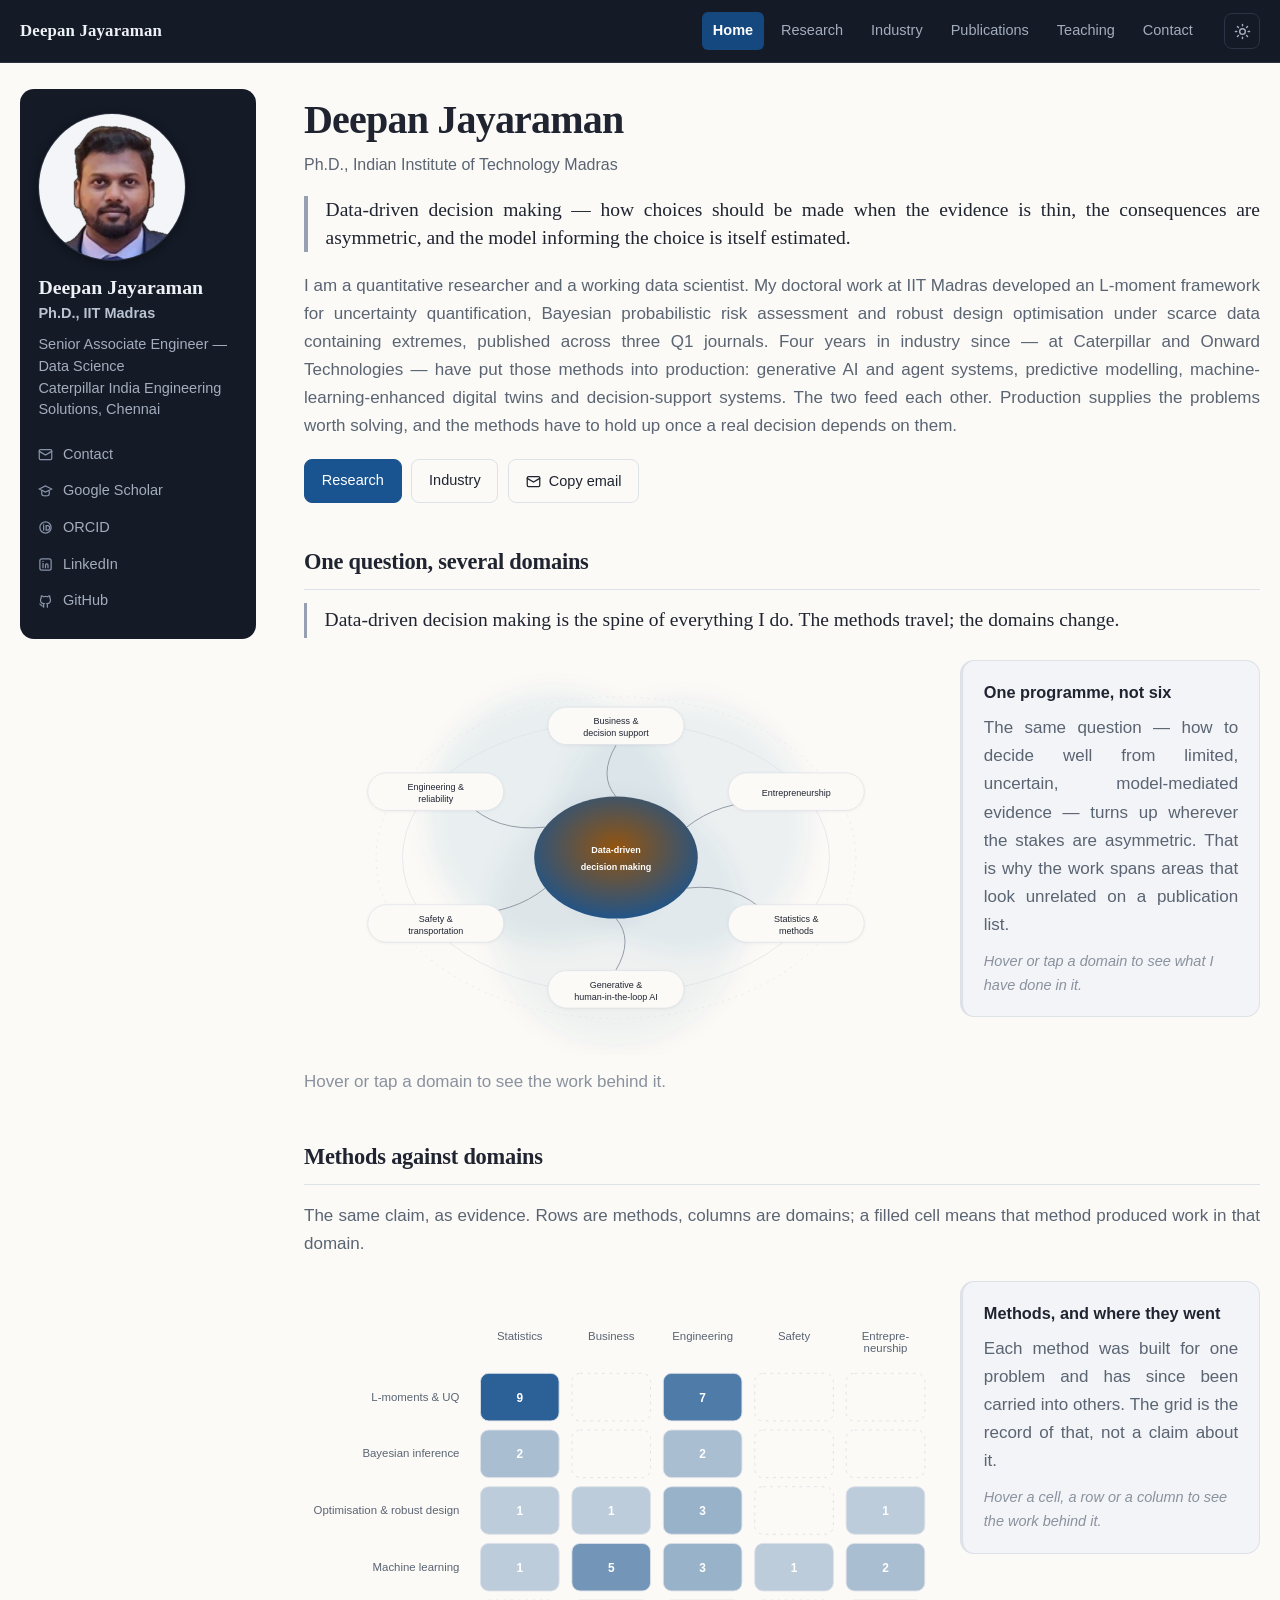
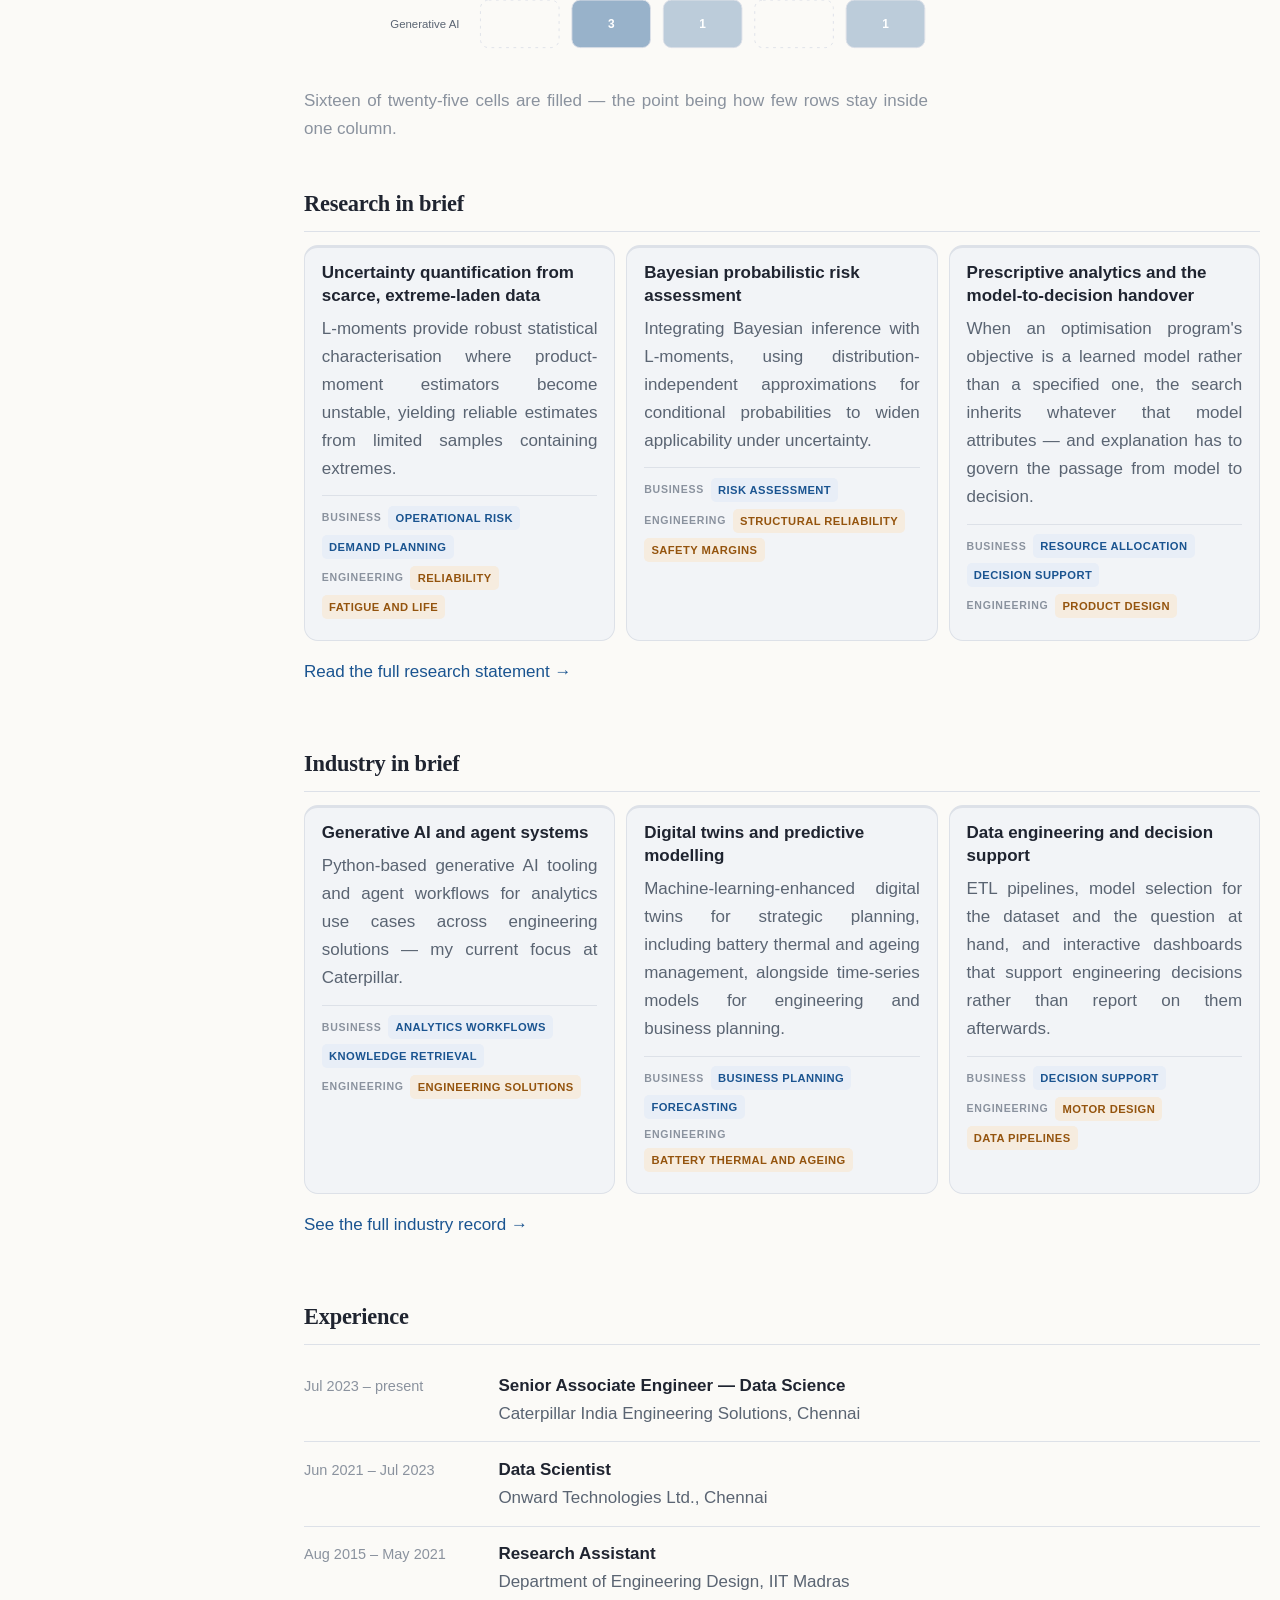
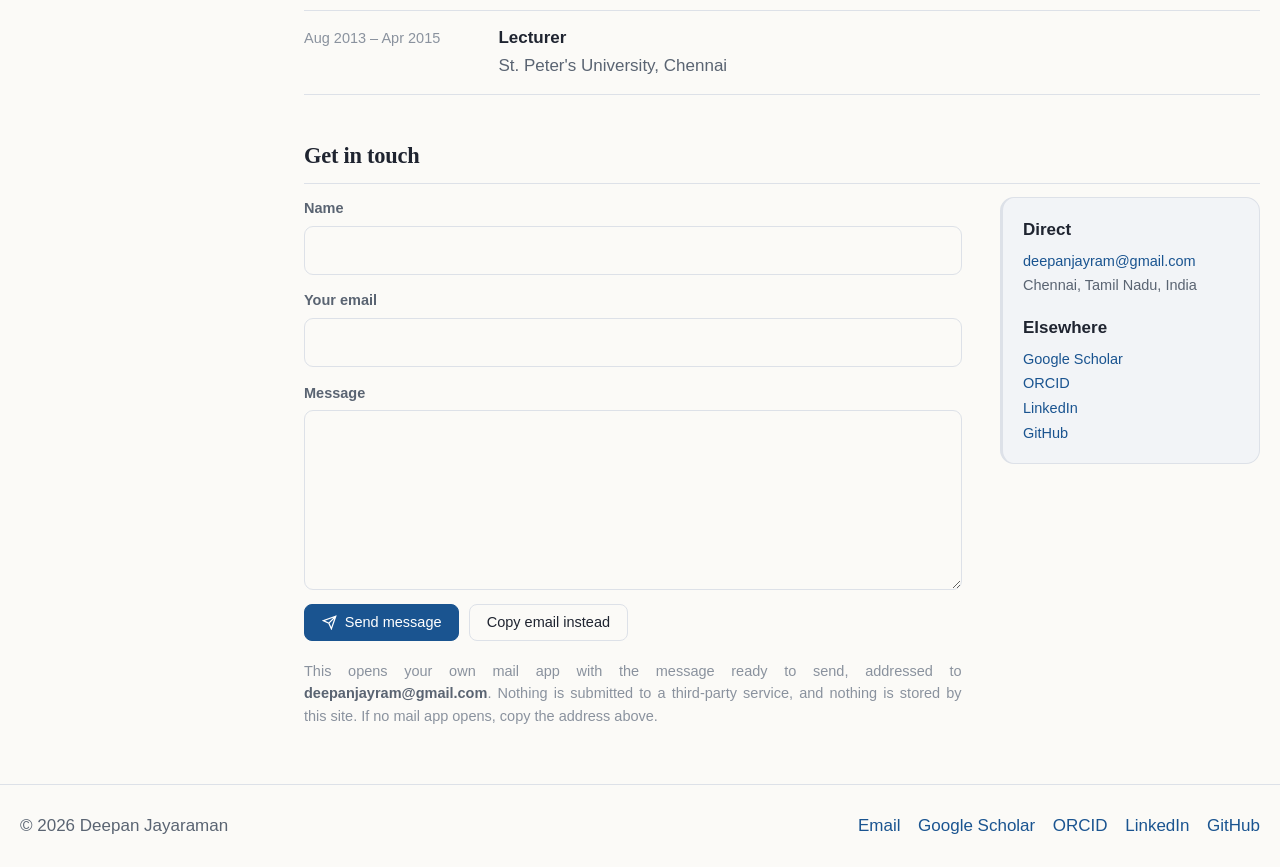
==== commit 1bbc6663: "Publications, technical stack diagram, and card figures Publications - Move invited talks and worksh" ====
--- a/index.html
+++ b/index.html
@@ -11,7 +11,7 @@
 <meta property="og:description" content="Research on decision making under uncertainty, and applied data science in industry.">
 <meta property="og:type" content="profile">
 <link rel="icon" href="data:image/svg+xml,<svg xmlns='http://www.w3.org/2000/svg' viewBox='0 0 100 100'><text y='.9em' font-size='90' font-family='Georgia,serif' fill='%231f3864'>D</text></svg>">
-<link rel="stylesheet" href="assets/style.css?v=31">
+<link rel="stylesheet" href="assets/style.css?v=45">
 </head>
 <body>
 <a class="skip" href="#main">Skip to content</a>
@@ -41,7 +41,7 @@
 
   <div class="wrap page">
   <aside class="side-profile">
-    <img class="side-photo" src="assets/deepan.jpg?v=31" alt="Deepan Jayaraman" width="500" height="500">
+    <img class="side-photo" src="assets/deepan.jpg?v=45" alt="Deepan Jayaraman" width="500" height="500">
     <p class="side-name">Deepan Jayaraman</p>
     <p class="side-role">Ph.D., IIT Madras</p>
     <p class="side-org">Senior Associate Engineer&nbsp;— Data Science<br>Caterpillar India Engineering Solutions, Chennai</p>
@@ -211,17 +211,32 @@
         <h3>Uncertainty quantification from scarce, extreme-laden data</h3>
         <p>L-moments provide robust statistical characterisation where product-moment estimators
           become unstable, yielding reliable estimates from limited samples containing extremes.</p>
+      
+          <div class="card-meta">
+            <div class="card-areas"><span class="alab">Business</span><span class="area">Operational risk</span><span class="area">Demand planning</span></div>
+            <div class="card-areas"><span class="alab">Engineering</span><span class="area eng">Reliability</span><span class="area eng">Fatigue and life</span></div>
+          </div>
       </div>
         <div class="card">
         <h3>Bayesian probabilistic risk assessment</h3>
         <p>Integrating Bayesian inference with L-moments, using distribution-independent
           approximations for conditional probabilities to widen applicability under uncertainty.</p>
+      
+          <div class="card-meta">
+            <div class="card-areas"><span class="alab">Business</span><span class="area">Risk assessment</span></div>
+            <div class="card-areas"><span class="alab">Engineering</span><span class="area eng">Structural reliability</span><span class="area eng">Safety margins</span></div>
+          </div>
       </div>
         <div class="card">
         <h3>Prescriptive analytics and the model-to-decision handover</h3>
         <p>When an optimisation program's objective is a learned model rather than a specified one,
           the search inherits whatever that model attributes — and explanation has to govern the
           passage from model to decision.</p>
+      
+          <div class="card-meta">
+            <div class="card-areas"><span class="alab">Business</span><span class="area">Resource allocation</span><span class="area">Decision support</span></div>
+            <div class="card-areas"><span class="alab">Engineering</span><span class="area eng">Product design</span></div>
+          </div>
       </div>
       </div>
 
@@ -235,16 +250,31 @@
         <h3>Generative AI and agent systems</h3>
         <p>Python-based generative AI tooling and agent workflows for analytics use cases across
           engineering solutions — my current focus at Caterpillar.</p>
+      
+          <div class="card-meta">
+            <div class="card-areas"><span class="alab">Business</span><span class="area">Analytics workflows</span><span class="area">Knowledge retrieval</span></div>
+            <div class="card-areas"><span class="alab">Engineering</span><span class="area eng">Engineering solutions</span></div>
+          </div>
       </div>
         <div class="card">
         <h3>Digital twins and predictive modelling</h3>
         <p>Machine-learning-enhanced digital twins for strategic planning, including battery thermal
           and ageing management, alongside time-series models for engineering and business planning.</p>
+      
+          <div class="card-meta">
+            <div class="card-areas"><span class="alab">Business</span><span class="area">Business planning</span><span class="area">Forecasting</span></div>
+            <div class="card-areas"><span class="alab">Engineering</span><span class="area eng">Battery thermal and ageing</span></div>
+          </div>
       </div>
         <div class="card">
         <h3>Data engineering and decision support</h3>
         <p>ETL pipelines, model selection for the dataset and the question at hand, and interactive
           dashboards that support engineering decisions rather than report on them afterwards.</p>
+      
+          <div class="card-meta">
+            <div class="card-areas"><span class="alab">Business</span><span class="area">Decision support</span></div>
+            <div class="card-areas"><span class="alab">Engineering</span><span class="area eng">Motor design</span><span class="area eng">Data pipelines</span></div>
+          </div>
       </div>
       </div>
 
@@ -336,7 +366,7 @@
   </div>
 </footer>
 
-<script src="assets/main.js?v=31"></script>
-<script src="assets/figures.js?v=31"></script>
+<script src="assets/main.js?v=45"></script>
+<script src="assets/figures.js?v=45"></script>
 </body>
 </html>
--- a/assets/style.css
+++ b/assets/style.css
@@ -1091,3 +1091,337 @@
 
 /* the hub's blurred fields stay in one hue; --accent-2 is for data series */
 .dg-field circle:nth-child(2) { fill: var(--accent); opacity: .055; }
+
+/* ---------- technical-stack hub (industry) ---------- */
+#stack-hub .st-card {
+  fill: var(--bg); stroke: var(--line); stroke-width: 1;
+  filter: url(#stkShadow);
+}
+#stack-hub .st-ico-bg { fill: var(--accent-soft); }
+#stack-hub .st-ico {
+  fill: none; stroke: var(--accent); stroke-width: 1.6;
+  stroke-linecap: round; stroke-linejoin: round;
+}
+#stack-hub .st-name {
+  fill: var(--ink); font-family: var(--sans); font-size: 16px; font-weight: 600;
+}
+#stack-hub .st-sub {
+  fill: var(--muted); font-family: var(--sans); font-size: 13px;
+}
+#stack-hub .st-arrow { fill: none; stroke: var(--line); stroke-width: 1.4; marker-end: url(#stkArrow); }
+#stack-hub .st-arrowhead { fill: var(--line); stroke: none; }
+#stack-hub .st-hub-ring {
+  fill: var(--bg); stroke: var(--accent); stroke-width: 2; filter: url(#stkShadow);
+}
+#stack-hub .st-hub-t {
+  fill: var(--accent); font-family: var(--sans); font-size: 16px; font-weight: 600;
+}
+
+/* stack hub: hover states and the anchored tool popover */
+#stack-hub .st-node { cursor: pointer; }
+#stack-hub .st-node text { pointer-events: none; }
+#stack-hub .st-card, #stack-hub .st-name, #stack-hub .st-sub,
+#stack-hub .st-ico, #stack-hub .st-ico-bg, #stack-hub .st-node {
+  transition: fill .15s, stroke .15s, opacity .15s;
+}
+/* the hovered card lifts to full accent contrast */
+#stack-hub .st-node:hover .st-card,
+#stack-hub .st-node[data-on="1"] .st-card {
+  fill: var(--accent); stroke: var(--accent-hot); stroke-width: 2;
+}
+#stack-hub .st-node:hover .st-name,
+#stack-hub .st-node[data-on="1"] .st-name { fill: #fff; }
+#stack-hub .st-node:hover .st-sub,
+#stack-hub .st-node[data-on="1"] .st-sub { fill: rgba(255,255,255,.82); }
+#stack-hub .st-node:hover .st-ico-bg,
+#stack-hub .st-node[data-on="1"] .st-ico-bg { fill: rgba(255,255,255,.22); }
+#stack-hub .st-node:hover .st-ico,
+#stack-hub .st-node[data-on="1"] .st-ico { stroke: #fff; }
+[data-theme="dark"] #stack-hub .st-node:hover .st-name,
+[data-theme="dark"] #stack-hub .st-node[data-on="1"] .st-name { fill: #10141c; }
+[data-theme="dark"] #stack-hub .st-node:hover .st-sub,
+[data-theme="dark"] #stack-hub .st-node[data-on="1"] .st-sub { fill: rgba(16,20,28,.75); }
+[data-theme="dark"] #stack-hub .st-node:hover .st-ico,
+[data-theme="dark"] #stack-hub .st-node[data-on="1"] .st-ico { stroke: #10141c; }
+[data-theme="dark"] #stack-hub .st-node:hover .st-ico-bg,
+[data-theme="dark"] #stack-hub .st-node[data-on="1"] .st-ico-bg { fill: rgba(16,20,28,.18); }
+/* everything else recedes */
+#stack-hub[data-active] .st-node[data-on="0"] { opacity: .3; }
+#stack-hub .st-arrow { transition: stroke .15s, stroke-width .15s, opacity .15s; }
+#stack-hub[data-active] .st-arrow { opacity: .18; }
+#stack-hub[data-active] .st-arrow.on { opacity: 1; stroke: var(--accent); stroke-width: 2.2; }
+
+.stack-figwrap { position: relative; }
+.stack-figwrap figure.diagram { margin: 1rem 0 0; }
+.stack-pop {
+  position: absolute; left: 0; top: 0; z-index: 6;
+  min-width: 186px; max-width: 250px;
+  background: var(--surface); border: 1px solid var(--line); border-radius: 12px;
+  box-shadow: var(--shadow); padding: .7rem .9rem;
+  opacity: 0; transform: translateY(-3px); pointer-events: none;
+  transition: opacity .14s ease, transform .14s ease;
+}
+.stack-pop[data-show="1"] { opacity: 1; transform: none; }
+.stack-pop h4 { margin: 0 0 .45rem; font-size: .95rem; color: var(--accent); }
+.stack-pop ul { margin: 0 0 .5rem; padding-left: 1.05rem; color: var(--ink); font-size: .88rem; line-height: 1.35; }
+.stack-pop li { margin-bottom: .14rem; }
+.stack-pop .hint { margin: 0; color: var(--faint); font-size: .82rem; font-style: italic; }
+@media (prefers-reduced-motion: reduce) { .stack-pop { transition: none; } }
+
+/* tool icons inside the technical-stack pills and popover */
+.pill-list li:has(.pill-ico) { display: inline-flex; align-items: center; gap: .42rem; }
+.pill-ico {
+  width: 15px; height: 15px; flex: 0 0 15px;
+  color: var(--accent); vertical-align: -2px;
+}
+.stack-pop li { display: flex; align-items: center; gap: .45rem; }
+.stack-pop .pill-ico { width: 14px; height: 14px; flex: 0 0 14px; }
+
+/* per-project stack and application areas on experience cards */
+.card-meta { margin-top: .75rem; padding-top: .6rem; border-top: 1px solid var(--line); }
+.card-areas { display: flex; flex-wrap: wrap; gap: .3rem; margin-bottom: .4rem; }
+.card-areas .area {
+  font-size: .7rem; letter-spacing: .04em; text-transform: uppercase; font-weight: 600;
+  color: var(--accent); background: var(--accent-soft);
+  border-radius: 5px; padding: .18rem .45rem;
+}
+.card-stack { display: flex; flex-wrap: wrap; gap: .3rem; list-style: none; padding: 0; margin: 0; }
+.card-stack li {
+  display: inline-flex; align-items: center; gap: .3rem;
+  font-size: .77rem; color: var(--muted);
+  background: var(--surface); border: 1px solid var(--line);
+  border-radius: 999px; padding: .16rem .5rem;
+}
+.card-stack .pill-ico { width: 13px; height: 13px; flex: 0 0 13px; }
+
+/* ---------- Caterpillar card figures: still until hover, then a 5s loop ---------- */
+.cat-anim {
+  display: block; width: 100%; height: auto; margin: .8rem 0 .1rem;
+  background: var(--surface); border: 1px solid var(--line); border-radius: 9px;
+  opacity: .55; transition: opacity .2s;
+}
+.card:hover .cat-anim, .card:focus-within .cat-anim { opacity: 1; }
+.cat-anim * { transform-box: fill-box; }
+.ca-track, .ca-axis, .ca-rail { fill: none; stroke: var(--line); stroke-width: 1.6; }
+.ca-tag { fill: var(--faint); font-family: var(--sans); font-size: 10px; }
+
+/* A. retrieval-augmented answer */
+.ca-q   { fill: var(--accent); }
+.ca-doc { fill: var(--bg); stroke: var(--line); stroke-width: 1.4; }
+.ca-ans { fill: var(--accent); opacity: 0; transform-origin: center; }
+@keyframes caQ   { 0%,4%{transform:translateX(0);opacity:0} 10%{opacity:1}
+                   46%{transform:translateX(70px);opacity:1} 56%{opacity:0} 100%{transform:translateX(70px);opacity:0} }
+@keyframes caDoc { 0%,26%{fill:var(--bg)} 40%,62%{fill:var(--accent-soft)} 80%,100%{fill:var(--bg)} }
+@keyframes caAns { 0%,58%{opacity:0;transform:scale(.7)} 72%,90%{opacity:1;transform:scale(1)} 100%{opacity:0} }
+.card:hover .ca-rag .ca-q   { animation: caQ 5s ease-in-out infinite; }
+.card:hover .ca-rag .ca-doc { animation: caDoc 5s ease-in-out infinite; }
+.card:hover .ca-rag .ca-doc:nth-of-type(2) { animation-delay: .18s; }
+.card:hover .ca-rag .ca-doc:nth-of-type(3) { animation-delay: .36s; }
+.card:hover .ca-rag .ca-ans { animation: caAns 5s ease-in-out infinite; }
+
+/* B. history then forecast with a widening band */
+.ca-hist { fill: none; stroke: var(--accent); stroke-width: 2.2; stroke-linecap: round; stroke-linejoin: round; }
+.ca-fut  { fill: none; stroke: var(--accent); stroke-width: 2.2; stroke-dasharray: 4 4; opacity: 0; }
+.ca-band { fill: var(--accent); opacity: 0; transform-origin: left center; }
+@keyframes caFut  { 0%,34%{opacity:0} 52%,88%{opacity:1} 100%{opacity:0} }
+@keyframes caBand { 0%,30%{opacity:0;transform:scaleX(0)} 56%,88%{opacity:.16;transform:scaleX(1)} 100%{opacity:0;transform:scaleX(0)} }
+.card:hover .ca-fc .ca-fut  { animation: caFut 5s ease-in-out infinite; }
+.card:hover .ca-fc .ca-band { animation: caBand 5s ease-in-out infinite; }
+
+/* C. twin drifts, then re-syncs */
+.ca-p { fill: var(--accent); }
+.ca-t { fill: var(--accent-2); }
+.ca-link { stroke: var(--line); stroke-width: 1.4; stroke-dasharray: 3 3; }
+@keyframes caRun   { 0%{transform:translateX(0)} 100%{transform:translateX(140px)} }
+@keyframes caDrift { 0%,18%{transform:translateX(0)} 46%{transform:translateX(-26px)} 74%,100%{transform:translateX(0)} }
+.card:hover .ca-twin .ca-p { animation: caRun 5s linear infinite; }
+.card:hover .ca-twin .ca-t { animation: caRun 5s linear infinite, caDrift 5s ease-in-out infinite; }
+.card:hover .ca-twin .ca-link { animation: caRun 5s linear infinite; }
+
+/* D. dashboard re-reads, one series stays selected */
+.ca-bar { fill: var(--line); transform-origin: bottom; }
+.ca-bar.sel { fill: var(--accent); }
+@keyframes caBar { 0%{transform:scaleY(.28)} 30%{transform:scaleY(1)} 62%{transform:scaleY(.55)} 100%{transform:scaleY(.28)} }
+.card:hover .ca-dash .ca-bar { animation: caBar 5s ease-in-out infinite; }
+.card:hover .ca-dash .ca-bar:nth-of-type(2) { animation-delay: .14s; }
+.card:hover .ca-dash .ca-bar:nth-of-type(3) { animation-delay: .28s; }
+.card:hover .ca-dash .ca-bar:nth-of-type(4) { animation-delay: .42s; }
+.card:hover .ca-dash .ca-bar:nth-of-type(5) { animation-delay: .56s; }
+
+/* E. samples land, the tail past the threshold lights up */
+.ca-curve  { fill: none; stroke: var(--accent); stroke-width: 2; }
+.ca-thresh { stroke: var(--accent-2); stroke-width: 1.8; stroke-dasharray: 4 4; }
+.ca-tailfill { fill: var(--accent-2); opacity: .1; }
+.ca-drop { fill: var(--accent-2); opacity: 0; }
+@keyframes caDrop { 0%,10%{opacity:0;transform:translateY(-30px)} 34%{opacity:1} 62%,88%{opacity:1;transform:translateY(0)} 100%{opacity:0;transform:translateY(0)} }
+@keyframes caTail { 0%,40%{opacity:.1} 66%,90%{opacity:.42} 100%{opacity:.1} }
+.card:hover .ca-risk .ca-drop { animation: caDrop 5s ease-in-out infinite; }
+.card:hover .ca-risk .ca-drop:nth-of-type(2) { animation-delay: .3s; }
+.card:hover .ca-risk .ca-drop:nth-of-type(3) { animation-delay: .6s; }
+.card:hover .ca-risk .ca-tailfill { animation: caTail 5s ease-in-out infinite; }
+
+@media (prefers-reduced-motion: reduce) {
+  .cat-anim, .cat-anim * { animation: none !important; }
+  .cat-anim { opacity: 1; }
+  .ca-fut, .ca-drop { opacity: 1; }
+  .ca-band { opacity: .16; transform: none; }
+}
+
+/* ---------- shared card-figure vocabulary (Onward + research) ---------- */
+.ca-stage, .ca-model, .ca-board { fill: var(--bg); stroke: var(--line); stroke-width: 1.4; }
+.ca-gate { fill: var(--accent-soft); stroke: var(--accent); stroke-width: 1.4; }
+.ca-flow, .ca-req { fill: var(--accent); opacity: 0; }
+@keyframes caFlow { 0%{transform:translateX(0);opacity:0} 12%{opacity:1}
+                    60%{transform:translateX(86px);opacity:1} 72%{opacity:0} 100%{transform:translateX(86px);opacity:0} }
+@keyframes caReq  { 0%{transform:translateX(0);opacity:0} 10%{opacity:1}
+                    88%{transform:translateX(212px);opacity:1} 100%{transform:translateX(212px);opacity:0} }
+.card:hover .ca-pipe .ca-flow, .card:hover .ca-hand .ca-flow { animation: caFlow 5s ease-in-out infinite; }
+.card:hover .ca-pipe .ca-flow:nth-of-type(2), .card:hover .ca-hand .ca-flow:nth-of-type(2) { animation-delay: .5s; }
+.card:hover .ca-pipe .ca-flow:nth-of-type(3) { animation-delay: 1s; }
+.card:hover .ca-deploy .ca-req { animation: caReq 5s linear infinite; }
+.card:hover .ca-deploy .ca-req:nth-of-type(2) { animation-delay: .55s; }
+.card:hover .ca-deploy .ca-req:nth-of-type(3) { animation-delay: 1.1s; }
+@keyframes caGate { 0%,30%{fill:var(--accent-soft)} 50%,70%{fill:var(--accent)} 90%,100%{fill:var(--accent-soft)} }
+.card:hover .ca-hand .ca-gate { animation: caGate 5s ease-in-out infinite; }
+
+/* workshop */
+.ca-chalk { stroke: var(--accent); stroke-width: 2; stroke-linecap: round; }
+.ca-seat { fill: var(--line); }
+@keyframes caSeat { 0%,20%{fill:var(--line)} 45%,75%{fill:var(--accent)} 95%,100%{fill:var(--line)} }
+.card:hover .ca-teach .ca-seat { animation: caSeat 5s ease-in-out infinite; }
+.card:hover .ca-teach .ca-seat:nth-of-type(2){animation-delay:.12s}
+.card:hover .ca-teach .ca-seat:nth-of-type(3){animation-delay:.24s}
+.card:hover .ca-teach .ca-seat:nth-of-type(4){animation-delay:.36s}
+.card:hover .ca-teach .ca-seat:nth-of-type(5){animation-delay:.48s}
+.card:hover .ca-teach .ca-seat:nth-of-type(6){animation-delay:.60s}
+
+/* one outlier drags the moment estimator, the L-moment one holds */
+.ca-pt { fill: var(--accent); opacity: .5; }
+.ca-far { fill: var(--accent-2); opacity: 0; }
+.ca-est { stroke-width: 2; fill: none; }
+.ca-est.bad  { stroke: var(--accent-2); }
+.ca-est.good { stroke: var(--accent); stroke-dasharray: 4 4; }
+@keyframes caFar { 0%,22%{opacity:0} 38%,88%{opacity:1} 100%{opacity:0} }
+@keyframes caPull { 0%,30%{transform:translateY(0)} 55%,85%{transform:translateY(-13px)} 100%{transform:translateY(0)} }
+.card:hover .ca-out .ca-far { animation: caFar 5s ease-in-out infinite; }
+.card:hover .ca-out .ca-est.bad { animation: caPull 5s ease-in-out infinite; }
+
+/* prior updates to posterior */
+.ca-prior { fill: none; stroke: var(--line); stroke-width: 2; }
+.ca-post  { fill: none; stroke: var(--accent); stroke-width: 2.2; opacity: 0; }
+@keyframes caPost { 0%,22%{opacity:0} 45%,85%{opacity:1} 100%{opacity:0} }
+.card:hover .ca-bayes .ca-post { animation: caPost 5s ease-in-out infinite; }
+
+/* optimiser walks in to the optimum */
+.ca-ring { fill: none; stroke: var(--line); stroke-width: 1.3; }
+.ca-path { fill: none; stroke: var(--accent); stroke-width: 1.6; stroke-dasharray: 3 4; opacity: .5; }
+.ca-walker { fill: var(--accent); }
+@keyframes caWalk { 0%{transform:translate(0,0)} 55%{transform:translate(150px,24px)} 100%{transform:translate(150px,24px)} }
+.card:hover .ca-opt .ca-walker { animation: caWalk 5s cubic-bezier(.4,0,.3,1) infinite; }
+
+/* candidate family on a moment-ratio diagram */
+.ca-fam { fill: none; stroke: var(--accent); stroke-width: 2; opacity: .55; }
+.ca-samp { fill: var(--accent-2); opacity: 0; }
+@keyframes caSamp { 0%,10%{opacity:0} 30%,85%{opacity:1} 100%{opacity:0} }
+.card:hover .ca-mrd .ca-samp { animation: caSamp 5s ease-in-out infinite; }
+.card:hover .ca-mrd .ca-samp:nth-of-type(2){animation-delay:.25s}
+.card:hover .ca-mrd .ca-samp:nth-of-type(3){animation-delay:.5s}
+.card:hover .ca-mrd .ca-samp:nth-of-type(4){animation-delay:.75s}
+
+/* two detection lanes, caught early or late */
+.ca-lane1 { fill: var(--accent); }
+.ca-lane2 { fill: var(--accent-2); }
+.ca-catch { stroke-width: 2.4; stroke-dasharray: 3 3; }
+.ca-catch.a { stroke: var(--accent); }
+.ca-catch.b { stroke: var(--accent-2); }
+@keyframes caL1 { 0%{transform:translateX(0)} 34%,44%{transform:translateX(86px)} 100%{transform:translateX(212px)} }
+@keyframes caL2 { 0%{transform:translateX(0)} 76%,86%{transform:translateX(182px)} 100%{transform:translateX(212px)} }
+.card:hover .ca-det .ca-lane1 { animation: caL1 5s cubic-bezier(.4,0,.6,1) infinite; }
+.card:hover .ca-det .ca-lane2 { animation: caL2 5s cubic-bezier(.4,0,.6,1) infinite; }
+
+/* synthetic scenarios fill in around the observed few */
+.ca-real { fill: var(--accent); }
+.ca-syn  { fill: var(--accent-2); opacity: 0; }
+@keyframes caSyn { 0%,8%{opacity:0;transform:scale(.5)} 32%,82%{opacity:.42;transform:scale(1)} 100%{opacity:0;transform:scale(.5)} }
+.card:hover .ca-gen .ca-syn { animation: caSyn 5s ease-in-out infinite; }
+.card:hover .ca-gen .ca-syn:nth-of-type(2){animation-delay:.14s}
+.card:hover .ca-gen .ca-syn:nth-of-type(3){animation-delay:.28s}
+.card:hover .ca-gen .ca-syn:nth-of-type(4){animation-delay:.42s}
+.card:hover .ca-gen .ca-syn:nth-of-type(5){animation-delay:.56s}
+.card:hover .ca-gen .ca-syn:nth-of-type(6){animation-delay:.70s}
+.card:hover .ca-gen .ca-syn:nth-of-type(7){animation-delay:.84s}
+
+@media (prefers-reduced-motion: reduce) {
+  .ca-far, .ca-post, .ca-samp, .ca-syn, .ca-front, .ca-flow, .ca-req { opacity: 1 !important; }
+}
+
+/* dominated points recede; the efficient set and the frontier stay */
+.ca-front { fill: none; stroke: var(--accent); stroke-width: 2.2; opacity: 0; }
+.ca-dom { fill: var(--line); }
+.ca-eff { fill: var(--accent); opacity: .45; }
+@keyframes caFront { 0%,26%{opacity:0} 48%,86%{opacity:1} 100%{opacity:0} }
+@keyframes caDom   { 0%,32%{opacity:1} 56%,86%{opacity:.2} 100%{opacity:1} }
+@keyframes caEff   { 0%,32%{opacity:.45} 56%,86%{opacity:1} 100%{opacity:.45} }
+.card:hover .ca-par .ca-front { animation: caFront 5s ease-in-out infinite; }
+.card:hover .ca-par .ca-dom   { animation: caDom 5s ease-in-out infinite; }
+.card:hover .ca-par .ca-eff   { animation: caEff 5s ease-in-out infinite; }
+
+/* client delivery: work travels question -> analysis -> decision and back as feedback */
+.ca-loop { fill: none; stroke: var(--line); stroke-width: 1.6; }
+.ca-comet {
+  fill: none; stroke: var(--accent); stroke-width: 2.4; stroke-linecap: round;
+  stroke-dasharray: 26 400; stroke-dashoffset: 0; opacity: 0;
+}
+@keyframes caComet { 0%{stroke-dashoffset:0;opacity:0} 6%{opacity:1}
+                     92%{opacity:1} 100%{stroke-dashoffset:-426;opacity:0} }
+.card:hover .ca-client .ca-comet { animation: caComet 5s linear infinite; }
+
+/* process optimisation: common-cause spread tightens toward the centre line */
+.ca-limit  { fill: none; stroke: var(--accent-2); stroke-width: 1.4; stroke-dasharray: 5 4; }
+.ca-centre { fill: none; stroke: var(--line); stroke-width: 1.4; }
+.ca-obs { fill: var(--accent); }
+@keyframes caObs1 { 0%,26%{transform:translateY(0)} 55%,86%{transform:translateY(10.8px)} 100%{transform:translateY(0)} }
+.card:hover .ca-ctrl .ca-obs.d1 { animation: caObs1 5s ease-in-out infinite; }
+@keyframes caObs2 { 0%,26%{transform:translateY(0)} 55%,86%{transform:translateY(-12.2px)} 100%{transform:translateY(0)} }
+.card:hover .ca-ctrl .ca-obs.d2 { animation: caObs2 5s ease-in-out infinite; }
+@keyframes caObs3 { 0%,26%{transform:translateY(0)} 55%,86%{transform:translateY(15.1px)} 100%{transform:translateY(0)} }
+.card:hover .ca-ctrl .ca-obs.d3 { animation: caObs3 5s ease-in-out infinite; }
+@keyframes caObs4 { 0%,26%{transform:translateY(0)} 55%,86%{transform:translateY(-9.4px)} 100%{transform:translateY(0)} }
+.card:hover .ca-ctrl .ca-obs.d4 { animation: caObs4 5s ease-in-out infinite; }
+@keyframes caObs5 { 0%,26%{transform:translateY(0)} 55%,86%{transform:translateY(7.9px)} 100%{transform:translateY(0)} }
+.card:hover .ca-ctrl .ca-obs.d5 { animation: caObs5 5s ease-in-out infinite; }
+@keyframes caObs6 { 0%,26%{transform:translateY(0)} 55%,86%{transform:translateY(-15.1px)} 100%{transform:translateY(0)} }
+.card:hover .ca-ctrl .ca-obs.d6 { animation: caObs6 5s ease-in-out infinite; }
+@keyframes caObs7 { 0%,26%{transform:translateY(0)} 55%,86%{transform:translateY(12.2px)} 100%{transform:translateY(0)} }
+.card:hover .ca-ctrl .ca-obs.d7 { animation: caObs7 5s ease-in-out infinite; }
+@keyframes caObs8 { 0%,26%{transform:translateY(0)} 55%,86%{transform:translateY(-7.9px)} 100%{transform:translateY(0)} }
+.card:hover .ca-ctrl .ca-obs.d8 { animation: caObs8 5s ease-in-out infinite; }
+@keyframes caObs9 { 0%,26%{transform:translateY(0)} 55%,86%{transform:translateY(2.2px)} 100%{transform:translateY(0)} }
+.card:hover .ca-ctrl .ca-obs.d9 { animation: caObs9 5s ease-in-out infinite; }
+
+@media (prefers-reduced-motion: reduce) {
+  .ca-comet { opacity: 1; }
+  .ca-front, .ca-eff { opacity: 1 !important; }
+}
+
+/* figure labels */
+.ca-lab { fill: var(--muted); font-family: var(--sans); font-size: 11px; text-anchor: middle; }
+.ca-lab.on  { fill: var(--accent); font-weight: 600; }
+.ca-lab.alt { fill: var(--accent-2); font-weight: 600; }
+.ca-cap { fill: var(--faint); font-family: var(--sans); font-size: 9.6px; font-style: italic; text-anchor: middle; }
+.ca-filter { fill: var(--surface); stroke: var(--line); stroke-width: 1.2; }
+.ca-pick { stroke: var(--accent); stroke-width: 1.4; }
+@keyframes caFilter { 0%,25%{fill:var(--surface)} 45%,70%{fill:var(--accent-soft)} 90%,100%{fill:var(--surface)} }
+.card:hover .ca-dash .ca-filter { animation: caFilter 5s ease-in-out infinite; }
+
+/* home tiles: business and engineering applications, side by side */
+.card-areas .alab {
+  font-size: .66rem; letter-spacing: .07em; text-transform: uppercase; font-weight: 700;
+  color: var(--faint); align-self: center; margin-right: .12rem; min-width: 4.9em;
+}
+.card-areas + .card-areas { margin-top: .28rem; }
+.card-areas .area.eng { color: var(--accent-2); background: var(--eng-soft); }
+:root { --eng-soft: #f6ecdf; }
+:root:not([data-theme="light"]) { }
+[data-theme="dark"] { --eng-soft: #2e2415; }
+@media (prefers-color-scheme: dark) { :root:not([data-theme="light"]) { --eng-soft: #2e2415; } }
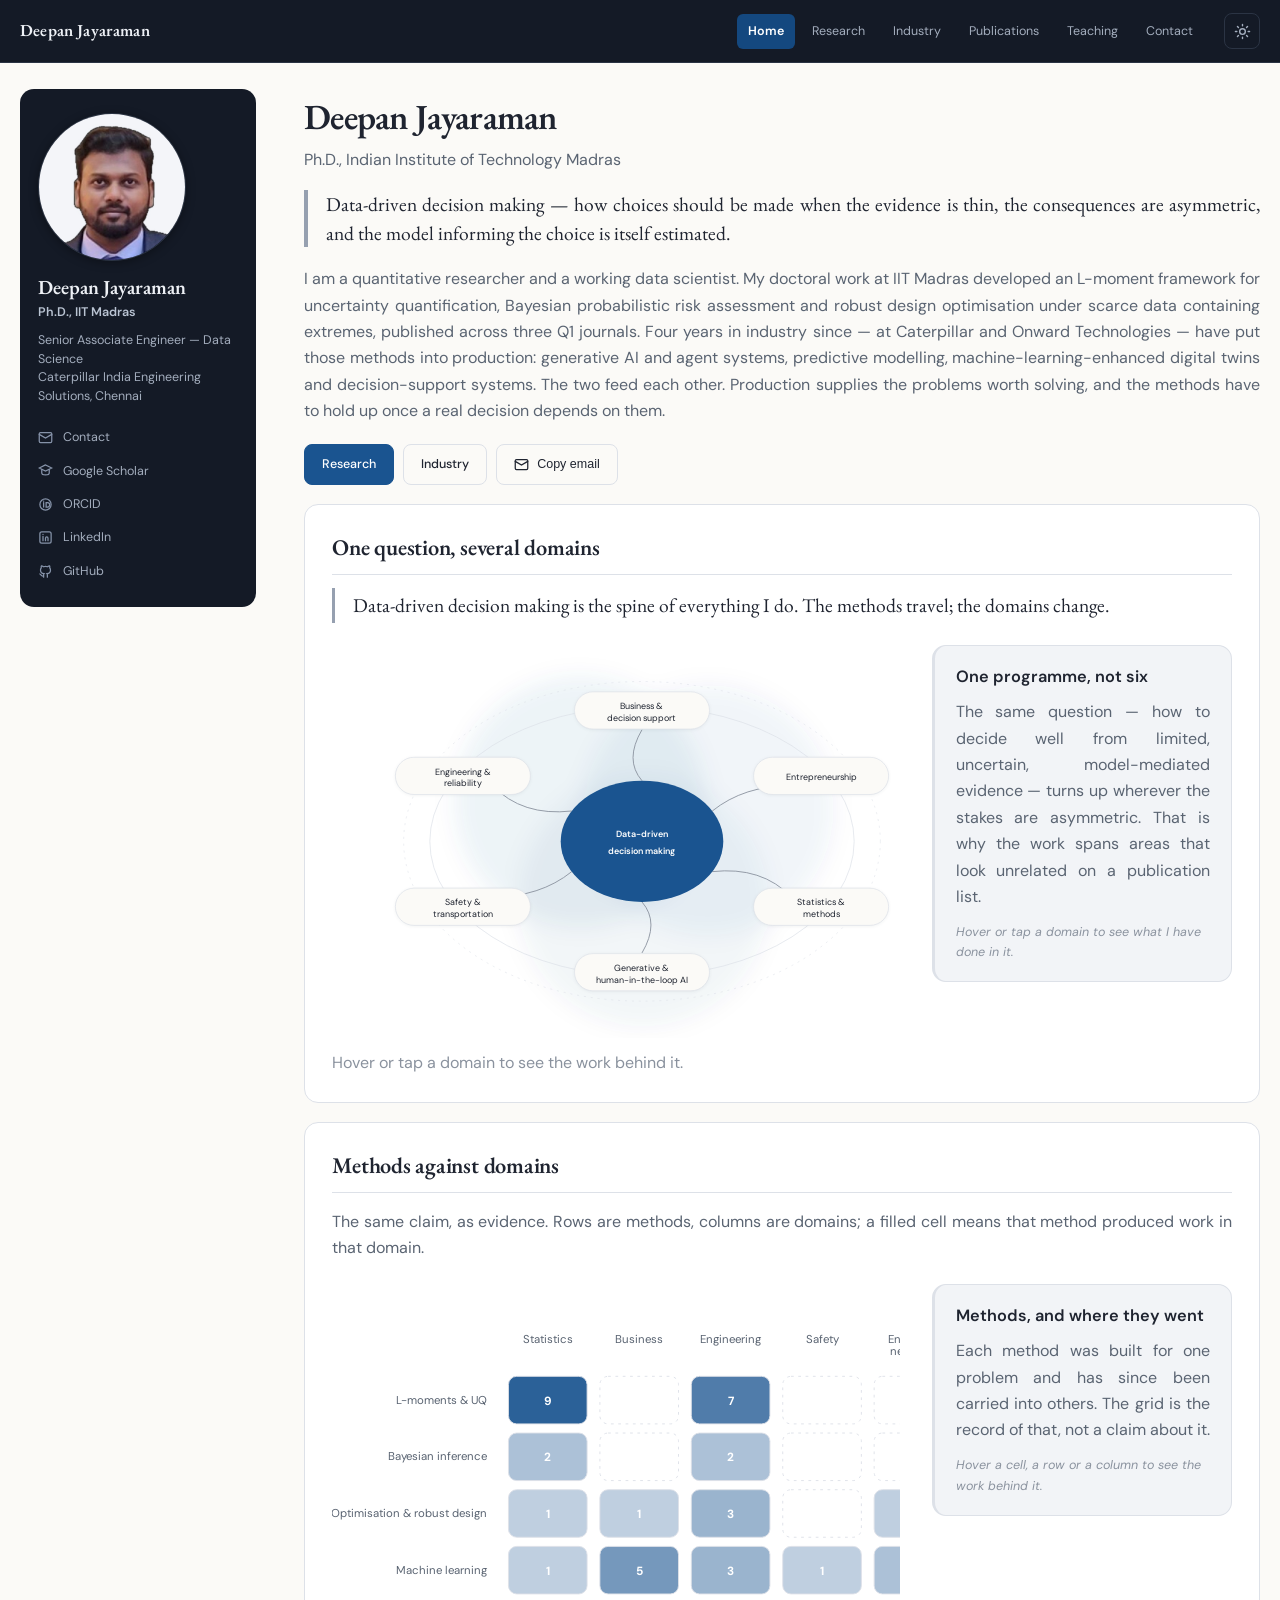
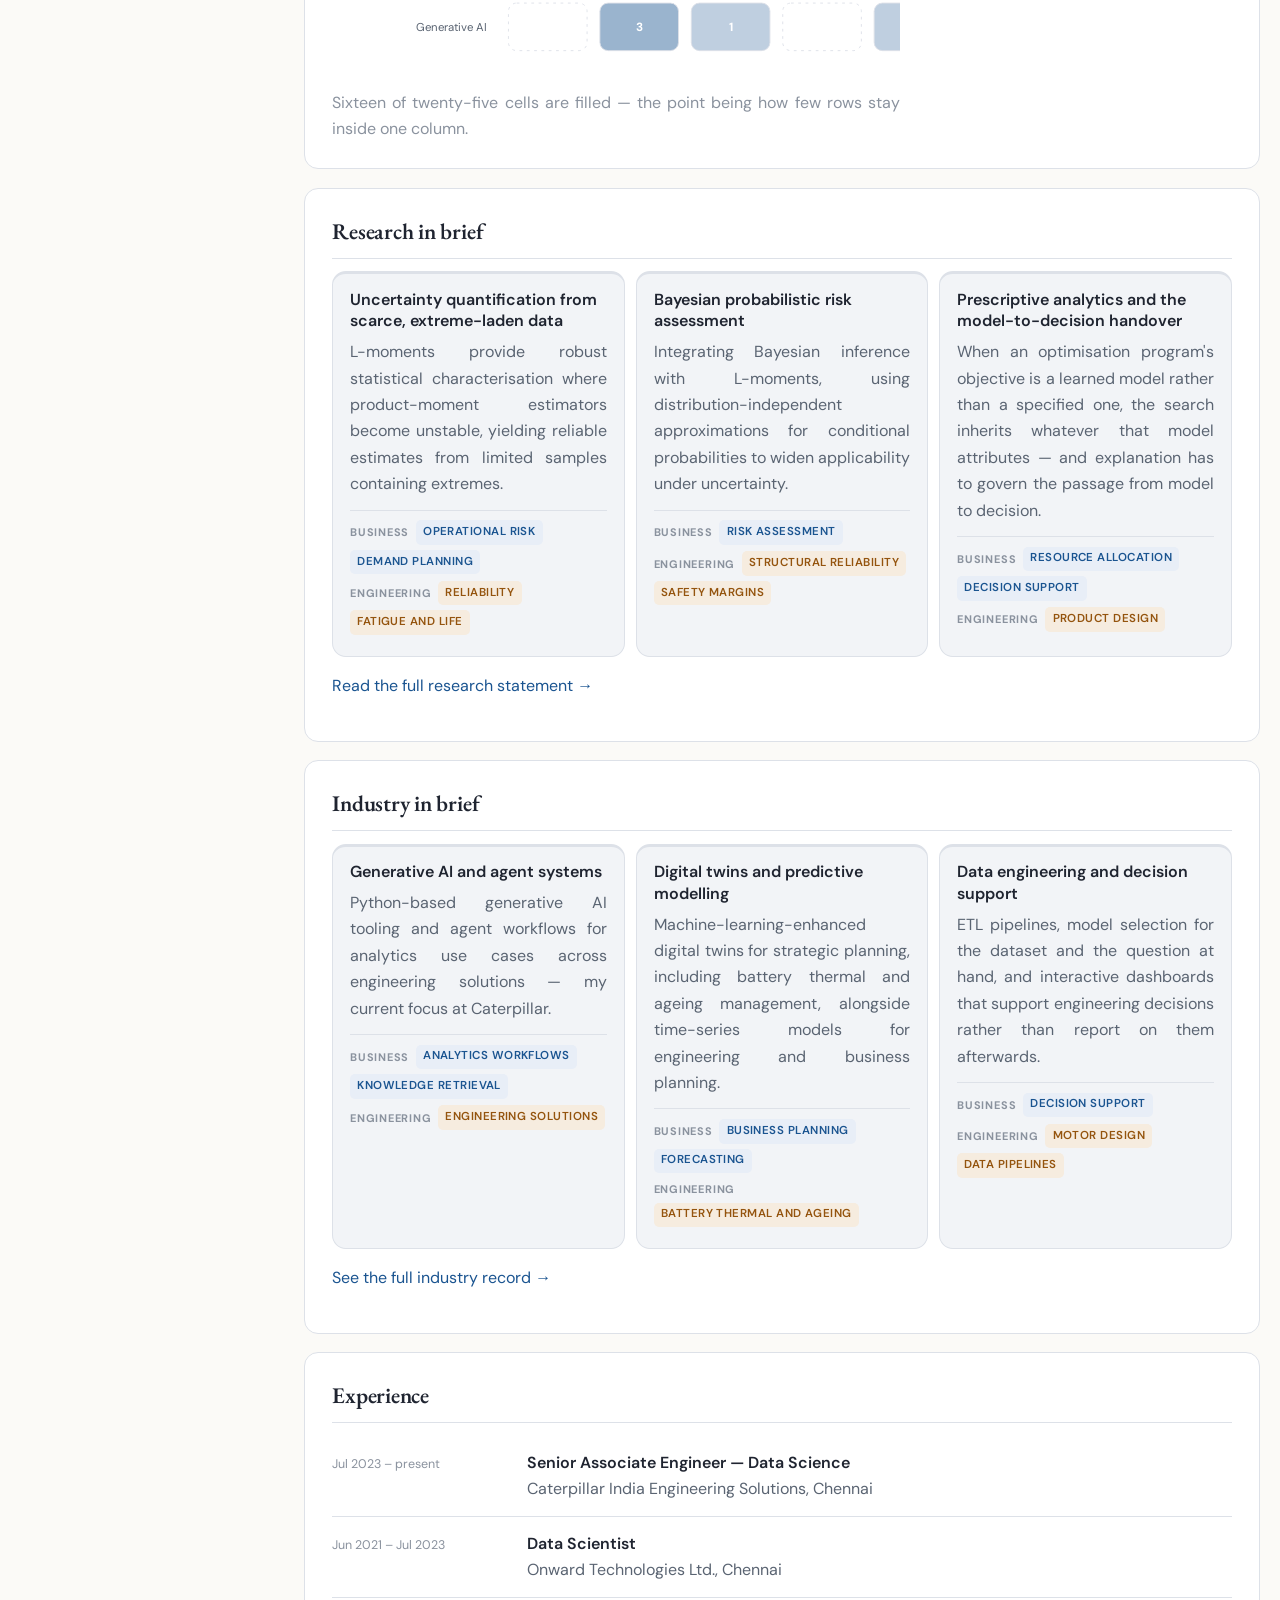
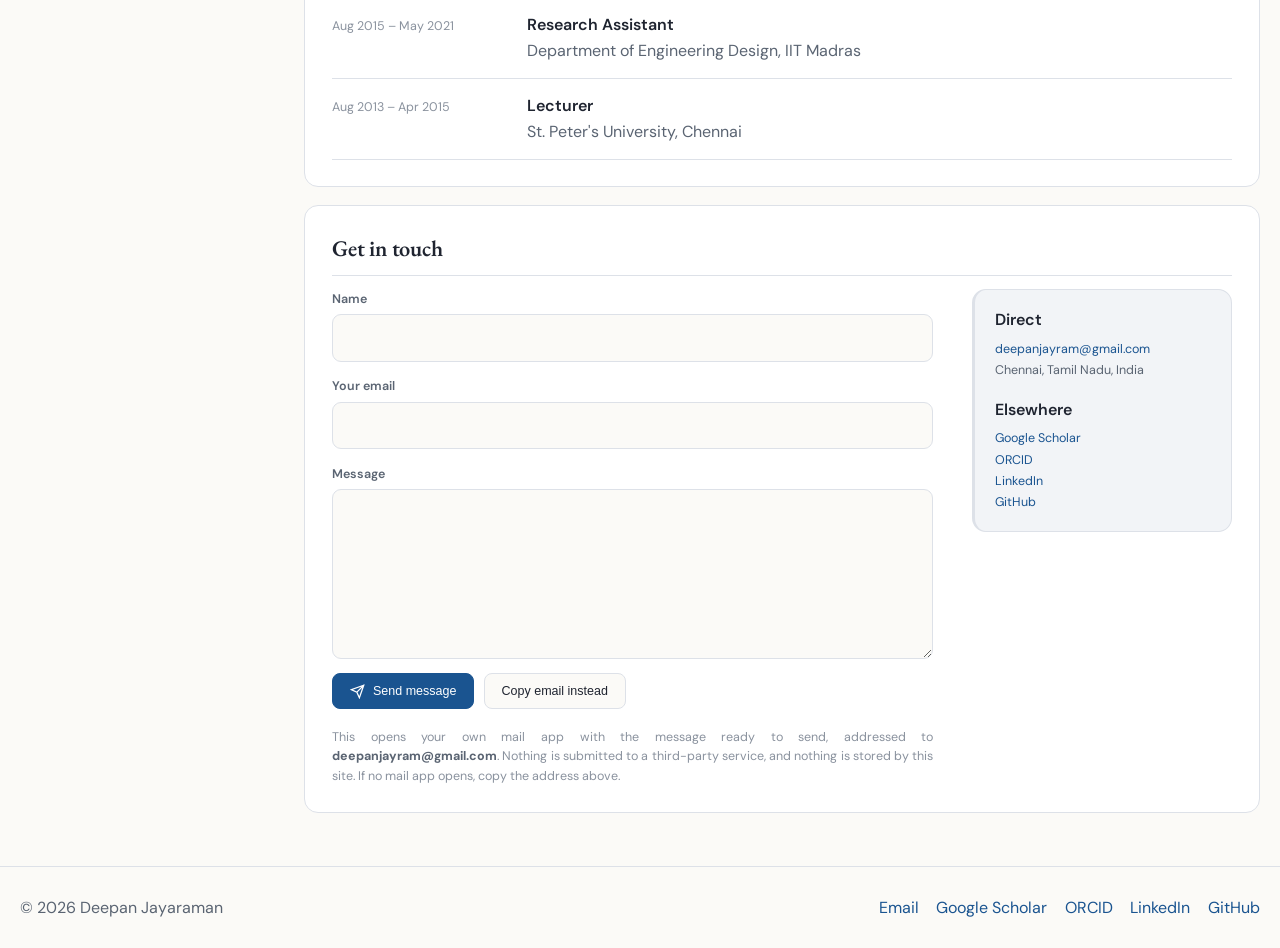
==== commit 01e4bd89: "Sectional panels, self-hosted webfonts, and a smaller type scale Layout - Give every section its own" ====
--- a/index.html
+++ b/index.html
@@ -11,7 +11,7 @@
 <meta property="og:description" content="Research on decision making under uncertainty, and applied data science in industry.">
 <meta property="og:type" content="profile">
 <link rel="icon" href="data:image/svg+xml,<svg xmlns='http://www.w3.org/2000/svg' viewBox='0 0 100 100'><text y='.9em' font-size='90' font-family='Georgia,serif' fill='%231f3864'>D</text></svg>">
-<link rel="stylesheet" href="assets/style.css?v=45">
+<link rel="stylesheet" href="assets/style.css?v=50">
 </head>
 <body>
 <a class="skip" href="#main">Skip to content</a>
@@ -41,7 +41,7 @@
 
   <div class="wrap page">
   <aside class="side-profile">
-    <img class="side-photo" src="assets/deepan.jpg?v=45" alt="Deepan Jayaraman" width="500" height="500">
+    <img class="side-photo" src="assets/deepan.jpg?v=50" alt="Deepan Jayaraman" width="500" height="500">
     <p class="side-name">Deepan Jayaraman</p>
     <p class="side-role">Ph.D., IIT Madras</p>
     <p class="side-org">Senior Associate Engineer&nbsp;— Data Science<br>Caterpillar India Engineering Solutions, Chennai</p>
@@ -366,7 +366,7 @@
   </div>
 </footer>
 
-<script src="assets/main.js?v=45"></script>
-<script src="assets/figures.js?v=45"></script>
+<script src="assets/main.js?v=50"></script>
+<script src="assets/figures.js?v=50"></script>
 </body>
 </html>
--- a/assets/style.css
+++ b/assets/style.css
@@ -1,3 +1,23 @@
+/* ---------- webfonts (self-hosted, SIL OFL) ----------
+   EB Garamond for headings, DM Sans for text — the pairing used on
+   facweb.iitkgp.ac.in/~ahota. Variable files, latin subset only. */
+@font-face {
+  font-family: 'DM Sans'; font-style: normal; font-weight: 400 700;
+  font-display: swap; src: url(fonts/dmsans-var.woff2) format('woff2');
+}
+@font-face {
+  font-family: 'DM Sans'; font-style: italic; font-weight: 400 700;
+  font-display: swap; src: url(fonts/dmsans-var-italic.woff2) format('woff2');
+}
+@font-face {
+  font-family: 'EB Garamond'; font-style: normal; font-weight: 400 700;
+  font-display: swap; src: url(fonts/ebgaramond-var.woff2) format('woff2');
+}
+@font-face {
+  font-family: 'EB Garamond'; font-style: italic; font-weight: 400 700;
+  font-display: swap; src: url(fonts/ebgaramond-var-italic.woff2) format('woff2');
+}
+
 /* ==========================================================================
    Deepan Jayaraman — personal academic site
    Hand-written CSS. No framework, no build step.
@@ -20,8 +40,8 @@
   --quote-bar:#96a0b0;
   --shadow:   0 1px 2px rgba(20,26,38,.05), 0 10px 28px rgba(20,26,38,.08);
 
-  --serif: "Iowan Old Style", "Palatino Linotype", Palatino, Charter, Georgia, serif;
-  --sans:  -apple-system, BlinkMacSystemFont, "Segoe UI", Inter, Roboto, "Helvetica Neue", Arial, sans-serif;
+  --serif: "EB Garamond", "Iowan Old Style", "Palatino Linotype", Palatino, Georgia, serif;
+  --sans:  "DM Sans", -apple-system, BlinkMacSystemFont, "Segoe UI", Inter, Roboto, "Helvetica Neue", Arial, sans-serif;
   --mono:  ui-monospace, SFMono-Regular, "SF Mono", Menlo, Consolas, monospace;
 
   --measure: 68ch;
@@ -414,7 +434,7 @@
 .dg-label-key { fill: var(--accent); font-family: var(--sans); font-size: 13px; font-weight: 600; }
 .dg-line { stroke: var(--faint); fill: none; }
 .dg-line-accent { stroke: var(--accent); fill: none; }
-.dg-hub { fill: url(#hubGrad); }
+.dg-hub { fill: var(--accent); }
 .dg-hub-text { fill: #fff; font-family: var(--sans); font-size: 13px; font-weight: 600; }
 [data-theme="dark"] .dg-hub-text { fill: #0f1216; }
 
@@ -665,7 +685,7 @@
 #domain-hub .dg-node[data-on="1"] rect {
   fill: var(--accent-soft); stroke: var(--accent); stroke-width: 1.6;
 }
-.dg-hub { fill: url(#hubGrad); }
+.dg-hub { fill: var(--accent); }
 .dg-hub-text { fill: #fff; }
 [data-theme="dark"] .dg-hub-text { fill: #12161f; }
 
@@ -681,8 +701,8 @@
   --wrap: 1260px;
   --side: 236px;
   --measure: 100%;          /* content column already sets the measure */
-  --fs:      17px;          /* the one body size */
-  --fs-small: 14.5px;       /* the one meta/label size */
+  --fs:      16px;          /* the one body size */
+  --fs-small: 12.5px;       /* the one meta/label size */
 }
 
 /* ---------- two-column page shell ---------- */
@@ -745,7 +765,7 @@
 .hero { padding: 2.2rem 0 1.2rem; background: none; }
 .hero-grid { display: block; }
 @media (min-width: 880px) { .hero-grid { grid-template-columns: 1fr; } }
-.page .hero h1 { font-size: 2.5rem; }
+.page .hero h1 { font-size: 2.2rem; }
 
 /* ---------- one fixed type scale ---------- */
 body { font-size: var(--fs); }
@@ -767,7 +787,7 @@
 }
 
 /* headings: fixed, not fluid */
-h1 { font-size: 2.5rem; }
+h1 { font-size: 2.2rem; }
 h2 { font-size: 1.4rem; }
 h3 { font-size: var(--fs); font-weight: 600; }
 .positioning, .theme-spine { font-size: 1.22rem; }
@@ -795,7 +815,7 @@
   content: " ↗"; color: var(--faint); font-size: .8em; vertical-align: .08em;
 }
 
-.page-title { margin-top: 2.4rem; font-size: 2.5rem; }
+.page-title { margin-top: 2.4rem; font-size: 2.2rem; }
 @media (max-width: 620px) { .page-title { font-size: 2rem; } }
 
 /* the interactive figures need a real minimum width; give the detail panel a fixed
@@ -1425,3 +1445,37 @@
 :root:not([data-theme="light"]) { }
 [data-theme="dark"] { --eng-soft: #2e2415; }
 @media (prefers-color-scheme: dark) { :root:not([data-theme="light"]) { --eng-soft: #2e2415; } }
+
+/* ---------- sectional panels ----------
+   Each section sits in its own card on the page ground. Three distinct
+   levels: page < panel < card, so nested cards stay visible in both themes. */
+:root { --panel: #ffffff; }
+[data-theme="dark"] { --panel: #171d27; }
+@media (prefers-color-scheme: dark) { :root:not([data-theme="light"]) { --panel: #171d27; } }
+
+.page-body > section {
+  background: var(--panel);
+  border: 1px solid var(--line);
+  border-radius: 14px;
+  padding: 1.5rem 1.7rem 1.6rem;
+  margin: 0 0 1.15rem;
+}
+/* the page title is a masthead, not a panel */
+.page-body > section:has(.page-title) {
+  background: none; border: 0; border-radius: 0;
+  padding: .4rem 0 0; margin-bottom: .5rem;
+}
+/* the heading rule already lives in .section-head; tighten it to the panel */
+.page-body > section > .section-head:first-child { margin-top: 0; }
+
+@media (max-width: 700px) {
+  .page-body > section { padding: 1.15rem 1.15rem 1.25rem; border-radius: 12px; }
+}
+
+/* small-text floor: nothing meaningful below 13px (IITM sets 14px) */
+.card-areas .area { font-size: 11.5px; }
+.card-stack li { font-size: 12.5px; }
+.card-areas .alab { font-size: 11px; }
+.pill-list li:has(.pill-ico), .pill-list li { font-size: 12.5px; }
+.pill-ico { width: 14px; height: 14px; flex: 0 0 14px; }
+.card-stack .pill-ico { width: 13px; height: 13px; flex: 0 0 13px; }
